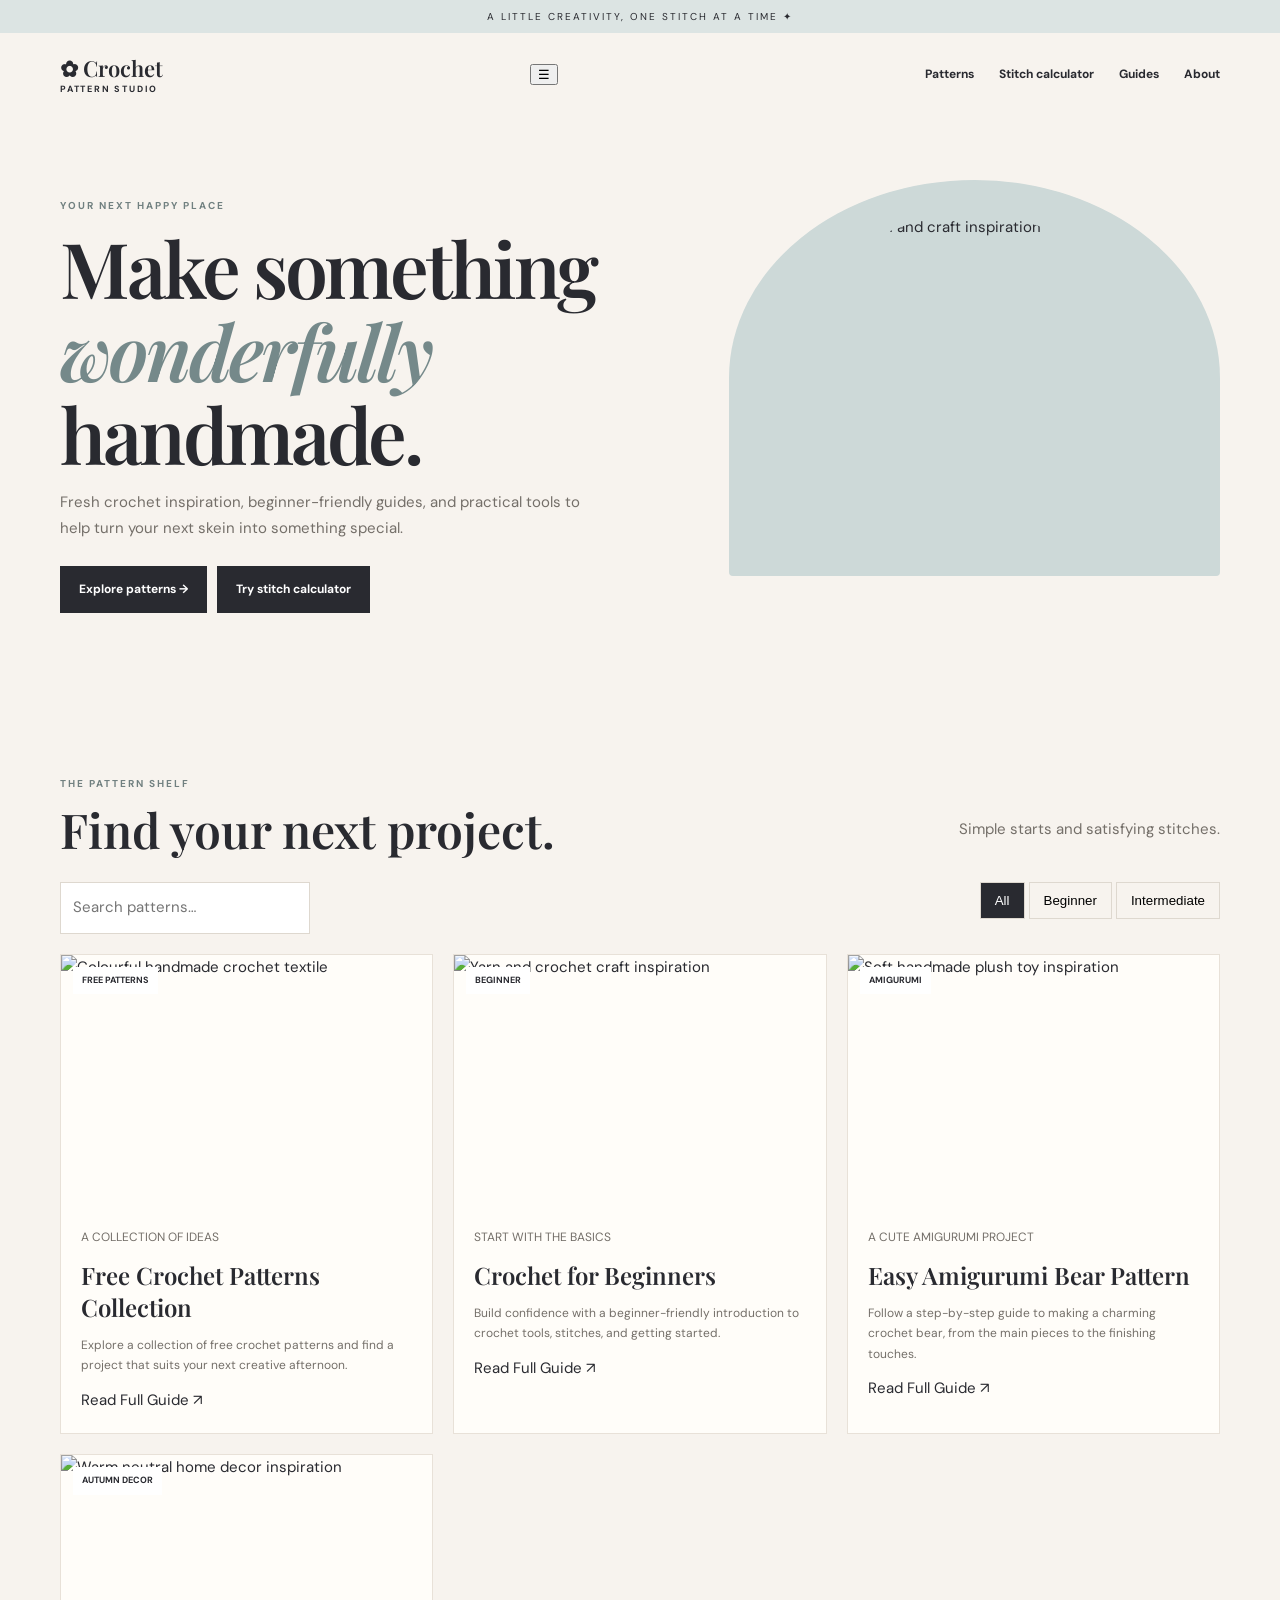
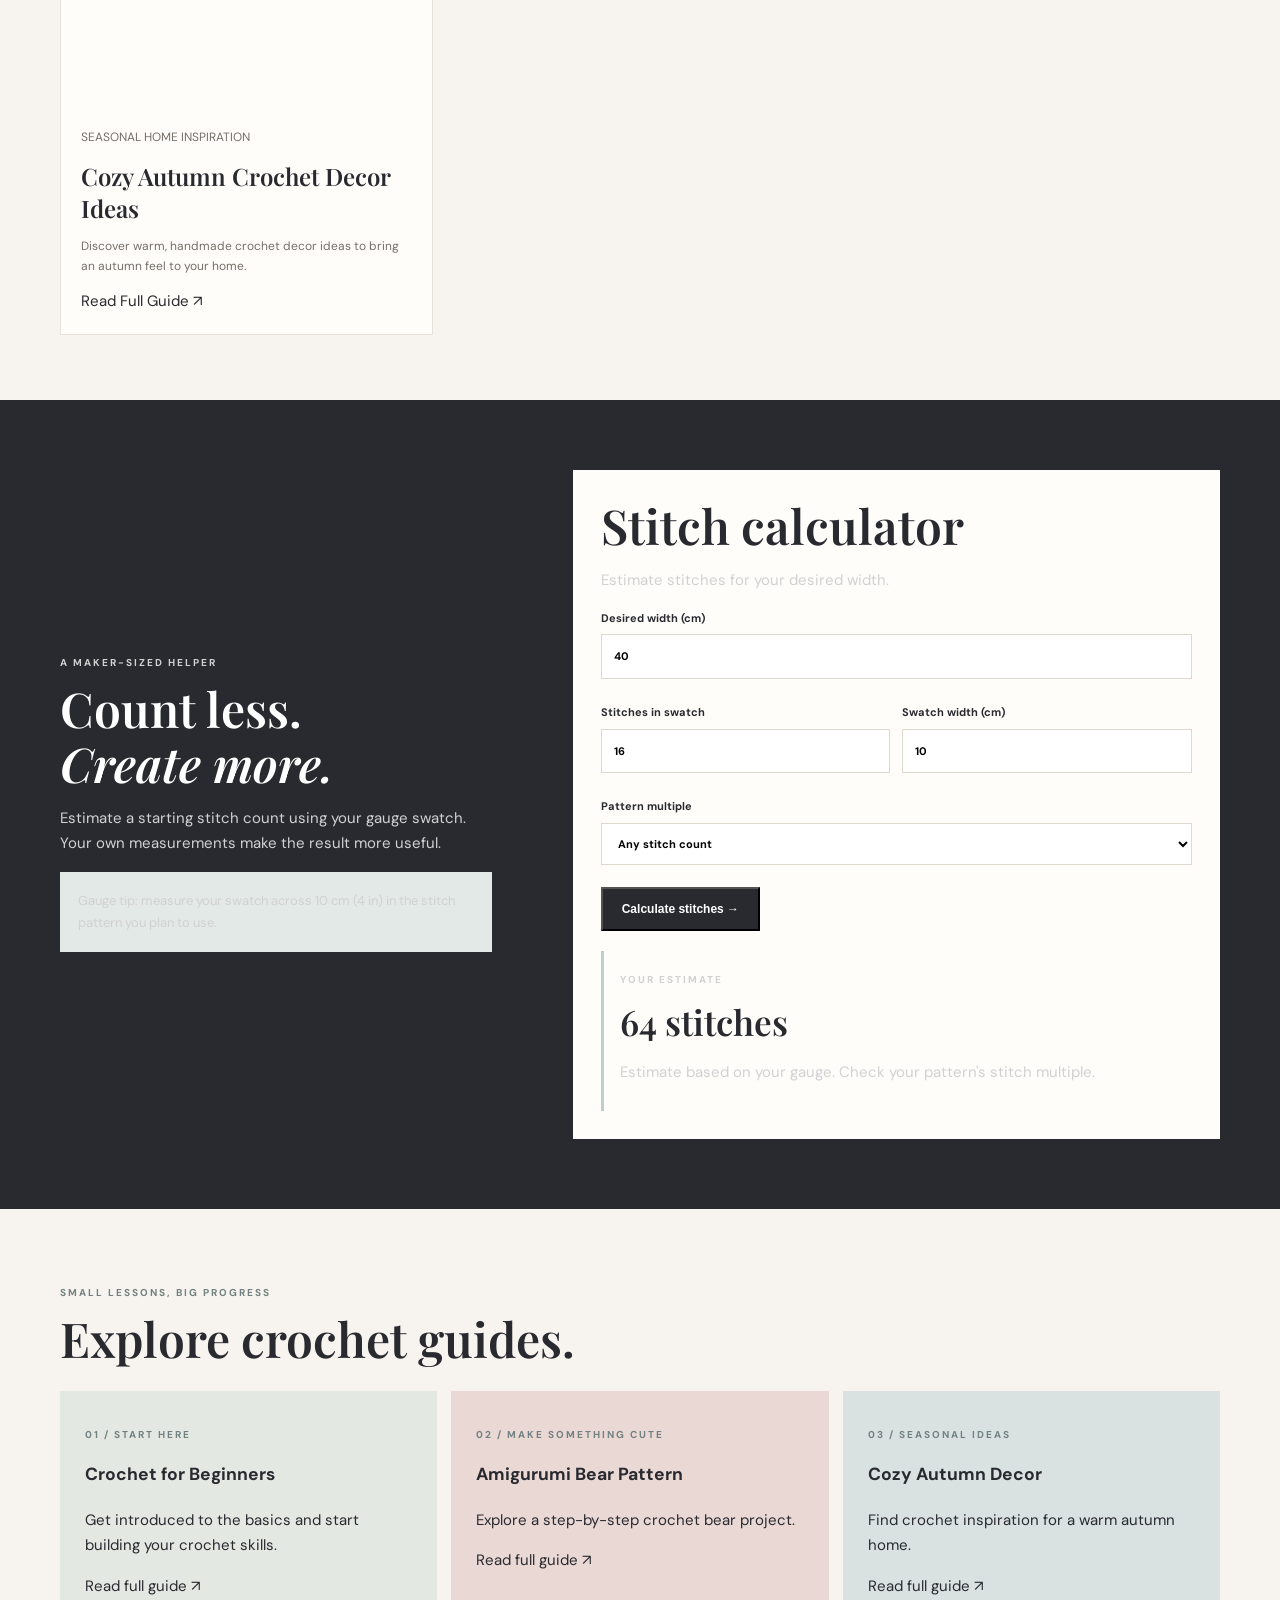
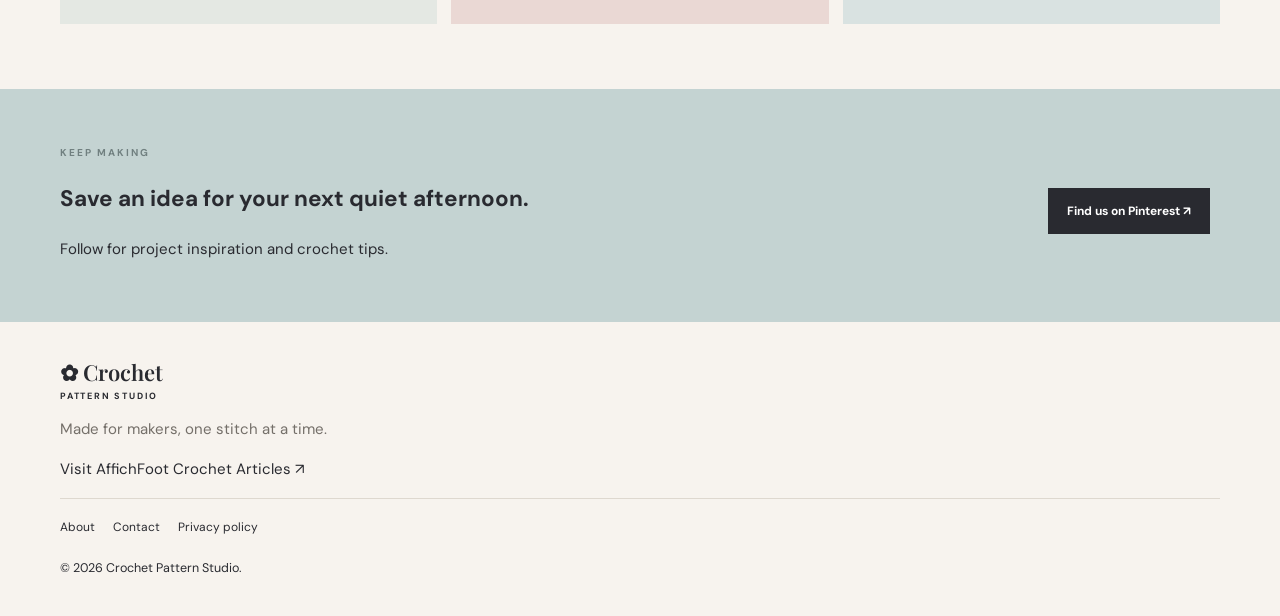
==== index.html @ f9c3f42a "Add files via upload" ====
<!doctype html><html lang="en"><head><meta charset="utf-8"><meta name="viewport" content="width=device-width,initial-scale=1"><title>Free Crochet Patterns & Tutorials | Crochet Pattern Studio</title><meta name="description" content="Explore crochet patterns, beginner tutorials, yarn tips, and a free stitch calculator."><link rel="canonical" href="https://snd3ndi-crypto.github.io/crochet-pattern-studio/"><meta property="og:title" content="Crochet Pattern Studio"><meta property="og:description" content="Free crochet inspiration, patterns, and a practical stitch calculator."><link rel="stylesheet" href="style.css"><script defer src="script.js"></script><script defer src="config.js"></script></head><body><div class="top">A LITTLE CREATIVITY, ONE STITCH AT A TIME ✦</div><header class="wrap nav"><a class="brand" href="index.html">✿ Crochet<small>PATTERN STUDIO</small></a><button id="menuToggle" aria-label="Menu">☰</button><nav class="navlinks" id="navlinks"><a href="#patterns">Patterns</a><a href="#calculator">Stitch calculator</a><a href="#guides">Guides</a><a href="about.html">About</a></nav></header><main><section class="wrap hero"><div><p class="eyebrow">YOUR NEXT HAPPY PLACE</p><h1>Make something <em>wonderfully</em> handmade.</h1><p class="muted">Fresh crochet inspiration, beginner-friendly guides, and practical tools to help turn your next skein into something special.</p><a class="button" href="#patterns">Explore patterns →</a><a class="button" href="#calculator">Try stitch calculator</a></div><div class="heroart"><img src="https://images.unsplash.com/photo-1604881988758-f76ad2f7aac1?auto=format&fit=crop&w=1100&q=85" alt="Handmade yarn and craft inspiration"></div></section><section class="wrap section" id="patterns"><div class="heading"><div><p class="eyebrow">THE PATTERN SHELF</p><h2>Find your next project.</h2></div><p class="muted">Simple starts and satisfying stitches.</p></div><div class="filters"><input id="search" type="search" placeholder="Search patterns…" aria-label="Search patterns"><div><button class="active" data-filter="all">All</button> <button data-filter="beginner">Beginner</button> <button data-filter="intermediate">Intermediate</button></div></div><div class="grid"><article class="card" data-level="beginner"><a href="https://www.affichfoot.com/2026/09/the-ultimate-collection-of-free-crochet.html" target="_blank" rel="noopener"><div class="cardimg"><img src="https://images.unsplash.com/photo-1610701596007-11502861dcfa?auto=format&fit=crop&w=900&q=80" alt="Colourful handmade crochet textile" loading="lazy"><span>FREE PATTERNS</span></div></a><div class="cardbody"><p>A COLLECTION OF IDEAS</p><h3><a href="https://www.affichfoot.com/2026/09/the-ultimate-collection-of-free-crochet.html" target="_blank" rel="noopener">Free Crochet Patterns Collection</a></h3><p>Explore a collection of free crochet patterns and find a project that suits your next creative afternoon.</p><a href="https://www.affichfoot.com/2026/09/the-ultimate-collection-of-free-crochet.html" target="_blank" rel="noopener">Read Full Guide ↗</a></div></article><article class="card" data-level="beginner"><a href="https://www.affichfoot.com/2026/09/the-ultimate-guide-to-crochet-for.html" target="_blank" rel="noopener"><div class="cardimg"><img src="https://images.unsplash.com/photo-1604881988758-f76ad2f7aac1?auto=format&fit=crop&w=900&q=80" alt="Yarn and crochet craft inspiration" loading="lazy"><span>BEGINNER</span></div></a><div class="cardbody"><p>START WITH THE BASICS</p><h3><a href="https://www.affichfoot.com/2026/09/the-ultimate-guide-to-crochet-for.html" target="_blank" rel="noopener">Crochet for Beginners</a></h3><p>Build confidence with a beginner-friendly introduction to crochet tools, stitches, and getting started.</p><a href="https://www.affichfoot.com/2026/09/the-ultimate-guide-to-crochet-for.html" target="_blank" rel="noopener">Read Full Guide ↗</a></div></article><article class="card" data-level="intermediate"><a href="https://www.affichfoot.com/2026/09/free-amigurumi-bear-pattern-easy-step.html" target="_blank" rel="noopener"><div class="cardimg"><img src="https://images.unsplash.com/photo-1599629954294-14df9ec8c6f7?auto=format&fit=crop&w=900&q=80" alt="Soft handmade plush toy inspiration" loading="lazy"><span>AMIGURUMI</span></div></a><div class="cardbody"><p>A CUTE AMIGURUMI PROJECT</p><h3><a href="https://www.affichfoot.com/2026/09/free-amigurumi-bear-pattern-easy-step.html" target="_blank" rel="noopener">Easy Amigurumi Bear Pattern</a></h3><p>Follow a step-by-step guide to making a charming crochet bear, from the main pieces to the finishing touches.</p><a href="https://www.affichfoot.com/2026/09/free-amigurumi-bear-pattern-easy-step.html" target="_blank" rel="noopener">Read Full Guide ↗</a></div></article><article class="card" data-level="beginner"><a href="https://www.affichfoot.com/2026/09/cozy-autumn-crochet-decor-ideas-how-to.html" target="_blank" rel="noopener"><div class="cardimg"><img src="https://images.unsplash.com/photo-1603006905003-be475563bc59?auto=format&fit=crop&w=900&q=80" alt="Warm neutral home decor inspiration" loading="lazy"><span>AUTUMN DECOR</span></div></a><div class="cardbody"><p>SEASONAL HOME INSPIRATION</p><h3><a href="https://www.affichfoot.com/2026/09/cozy-autumn-crochet-decor-ideas-how-to.html" target="_blank" rel="noopener">Cozy Autumn Crochet Decor Ideas</a></h3><p>Discover warm, handmade crochet decor ideas to bring an autumn feel to your home.</p><a href="https://www.affichfoot.com/2026/09/cozy-autumn-crochet-decor-ideas-how-to.html" target="_blank" rel="noopener">Read Full Guide ↗</a></div></article></div><p id="empty" hidden>No patterns match your search.</p></section><section class="calcband" id="calculator"><div class="wrap calc"><div><p class="eyebrow">A MAKER-SIZED HELPER</p><h2>Count less.<br><em>Create more.</em></h2><p>Estimate a starting stitch count using your gauge swatch. Your own measurements make the result more useful.</p><p class="note">Gauge tip: measure your swatch across 10 cm (4 in) in the stitch pattern you plan to use.</p></div><div class="panel"><h2>Stitch calculator</h2><p>Estimate stitches for your desired width.</p><form id="calcForm"><label>Desired width (cm)<input id="width" type="number" min="1" value="40" required></label><div class="pair"><label>Stitches in swatch<input id="stitches" type="number" min="1" value="16" required></label><label>Swatch width (cm)<input id="swatch" type="number" min="1" value="10" required></label></div><label>Pattern multiple<select id="multiple"><option value="1">Any stitch count</option><option value="2">Multiple of 2</option><option value="3">Multiple of 3</option><option value="4">Multiple of 4</option><option value="6">Multiple of 6</option><option value="8">Multiple of 8</option></select></label><button class="button" type="submit">Calculate stitches →</button></form><div class="result"><p class="eyebrow">YOUR ESTIMATE</p><strong id="answer">64 stitches</strong><p id="note">Estimate based on your gauge. Check your pattern's stitch multiple.</p></div></div></div></section><section class="wrap section" id="guides"><div class="heading"><div><p class="eyebrow">SMALL LESSONS, BIG PROGRESS</p><h2>Explore crochet guides.</h2></div></div><div class="guides">
<a class="guide" href="https://www.affichfoot.com/2026/09/the-ultimate-guide-to-crochet-for.html" target="_blank" rel="noopener"><p class="eyebrow">01 / START HERE</p><h3>Crochet for Beginners</h3><p>Get introduced to the basics and start building your crochet skills.</p>Read full guide ↗</a>
<a class="guide" href="https://www.affichfoot.com/2026/09/free-amigurumi-bear-pattern-easy-step.html" target="_blank" rel="noopener"><p class="eyebrow">02 / MAKE SOMETHING CUTE</p><h3>Amigurumi Bear Pattern</h3><p>Explore a step-by-step crochet bear project.</p>Read full guide ↗</a>
<a class="guide" href="https://www.affichfoot.com/2026/09/cozy-autumn-crochet-decor-ideas-how-to.html" target="_blank" rel="noopener"><p class="eyebrow">03 / SEASONAL IDEAS</p><h3>Cozy Autumn Decor</h3><p>Find crochet inspiration for a warm autumn home.</p>Read full guide ↗</a>
</div></section><section class="band"><div class="wrap bandinner"><div><p class="eyebrow">KEEP MAKING</p><h2>Save an idea for your next quiet afternoon.</h2><p>Follow for project inspiration and crochet tips.</p></div><a class="button" href="https://www.pinterest.com/FreeCrochetPatternsU/" target="_blank" rel="noopener">Find us on Pinterest ↗</a></div></section></main><footer class="wrap footer"><a class="brand" href="index.html">✿ Crochet<small>PATTERN STUDIO</small></a><p class="muted">Made for makers, one stitch at a time.</p><p><a href="https://www.affichfoot.com/" target="_blank" rel="noopener">Visit AffichFoot Crochet Articles ↗</a></p><div class="footerlinks"><a href="about.html">About</a><a href="contact.html">Contact</a><a href="privacy.html">Privacy policy</a></div><small>© <span id="year"></span> Crochet Pattern Studio.</small></footer></body></html>
---- style.css ----
@import url('https://fonts.googleapis.com/css2?family=DM+Sans:wght@400;600;700&family=Playfair+Display:ital,wght@0,500;0,600;1,500&display=swap');:root{--bg:#f7f3ee;--ink:#292a30;--muted:#746f69;--sage:#cdd9d8;--line:#ded8cf}*{box-sizing:border-box}body{margin:0;background:var(--bg);color:var(--ink);font:15px 'DM Sans',sans-serif;line-height:1.7}a{color:inherit;text-decoration:none}img{width:100%;height:100%;object-fit:cover;display:block}.wrap{width:min(1160px,calc(100% - 36px));margin:auto}.top{padding:8px;text-align:center;background:#dce4e3;font-size:10px;letter-spacing:.2em}.nav{display:flex;justify-content:space-between;align-items:center;padding:20px 0;gap:20px}.brand{font:600 22px 'Playfair Display',serif}.brand small{display:block;font:700 9px 'DM Sans';letter-spacing:.2em}.navlinks{display:flex;gap:25px;font-size:12px;font-weight:700}.hero{display:grid;grid-template-columns:1fr 1fr;gap:6%;align-items:center;padding:65px 0 80px}.eyebrow{font-size:10px;letter-spacing:.2em;font-weight:700;color:#718080}.hero h1,.content h1{font:600 clamp(45px,6vw,78px)/1.08 'Playfair Display',serif;letter-spacing:-.04em;margin:12px 0}.hero h1 em{color:#75898a}.muted{color:var(--muted)}.heroart{height:440px;position:relative}.heroart:before{content:'';position:absolute;inset:0 0 10% 10%;border-radius:50% 50% 4px 4px;background:var(--sage)}.heroart img{position:absolute;inset:8% 8% 0 17%;width:75%;height:88%;border-radius:50% 50% 4px 4px}.button{display:inline-block;background:#292a30;color:white;padding:13px 19px;font-size:12px;font-weight:700;margin:10px 10px 0 0}.section{padding:65px 0}.heading{display:flex;justify-content:space-between;align-items:end;gap:20px;margin-bottom:25px}.heading h2,.calc h2{font:600 clamp(32px,4vw,48px)/1.15 'Playfair Display',serif;margin:0}.grid{display:grid;grid-template-columns:repeat(3,1fr);gap:20px}.card{background:#fffdf9;border:1px solid #e8e1d8}.cardimg{height:240px;position:relative}.cardimg span{position:absolute;top:12px;left:12px;background:white;padding:6px 9px;font-size:9px;font-weight:700}.cardbody{padding:20px}.cardbody h3{font:600 24px 'Playfair Display',serif;margin:5px 0}.cardbody p{font-size:12px;color:var(--muted)}.filters{display:flex;gap:12px;justify-content:space-between;flex-wrap:wrap;margin:20px 0}.filters input,.calc input,.calc select{padding:12px;border:1px solid var(--line);font:inherit;background:white}.filters input{min-width:250px}.filters button{padding:10px 14px;border:1px solid var(--line);background:transparent;cursor:pointer}.filters button.active{background:#292a30;color:white}.calcband{background:#292a30;color:white;padding:70px 0}.calc{display:grid;grid-template-columns:.8fr 1.2fr;gap:7%;align-items:center}.calc p{color:#d1d1d3}.panel{background:#fffdf9;color:#292a30;padding:28px}.panel label{display:block;font-size:11px;font-weight:700;margin:12px 0}.panel input,.panel select{display:block;width:100%;margin-top:7px}.pair{display:grid;grid-template-columns:1fr 1fr;gap:12px}.result{border-left:3px solid #bdcecd;padding:10px 16px;margin-top:20px}.result strong{font:600 35px 'Playfair Display',serif}.guides{display:grid;grid-template-columns:repeat(3,1fr);gap:14px}.guide{background:#e4e8e3;padding:25px}.guide:nth-child(2){background:#ead8d4}.guide:nth-child(3){background:#d9e2e1}.band{background:#c4d3d2;padding:45px 0}.bandinner{display:flex;justify-content:space-between;align-items:center;gap:20px}.footer{padding:35px 0}.footerlinks{display:flex;gap:18px;padding:18px 0;border-top:1px solid var(--line);font-size:12px}.content{max-width:850px;margin:auto;padding:55px 0 90px}.content h1{font-size:clamp(40px,6vw,62px)}.content h2{font:600 30px 'Playfair Display',serif;margin-top:34px}.content p,.content li{color:#5e5a55}.content .lead{font-size:18px;color:#596b6c}.contentimg{height:320px;margin:25px 0}.note{padding:18px;background:#e3e9e6;font-size:13px}@media(max-width:760px){.hero,.calc{grid-template-columns:1fr}.hero{padding:40px 0}.heroart{height:300px}.grid,.guides{grid-template-columns:1fr 1fr}.navlinks{gap:12px;flex-wrap:wrap;justify-content:flex-end}.heading,.bandinner{display:block}.calc{gap:28px}.content{padding:40px 0}}@media(max-width:480px){.grid,.guides{grid-template-columns:1fr}.cardimg{height:250px}.nav{align-items:flex-start}.navlinks{max-width:180px}.pair{grid-template-columns:1fr}.hero h1{font-size:48px}}
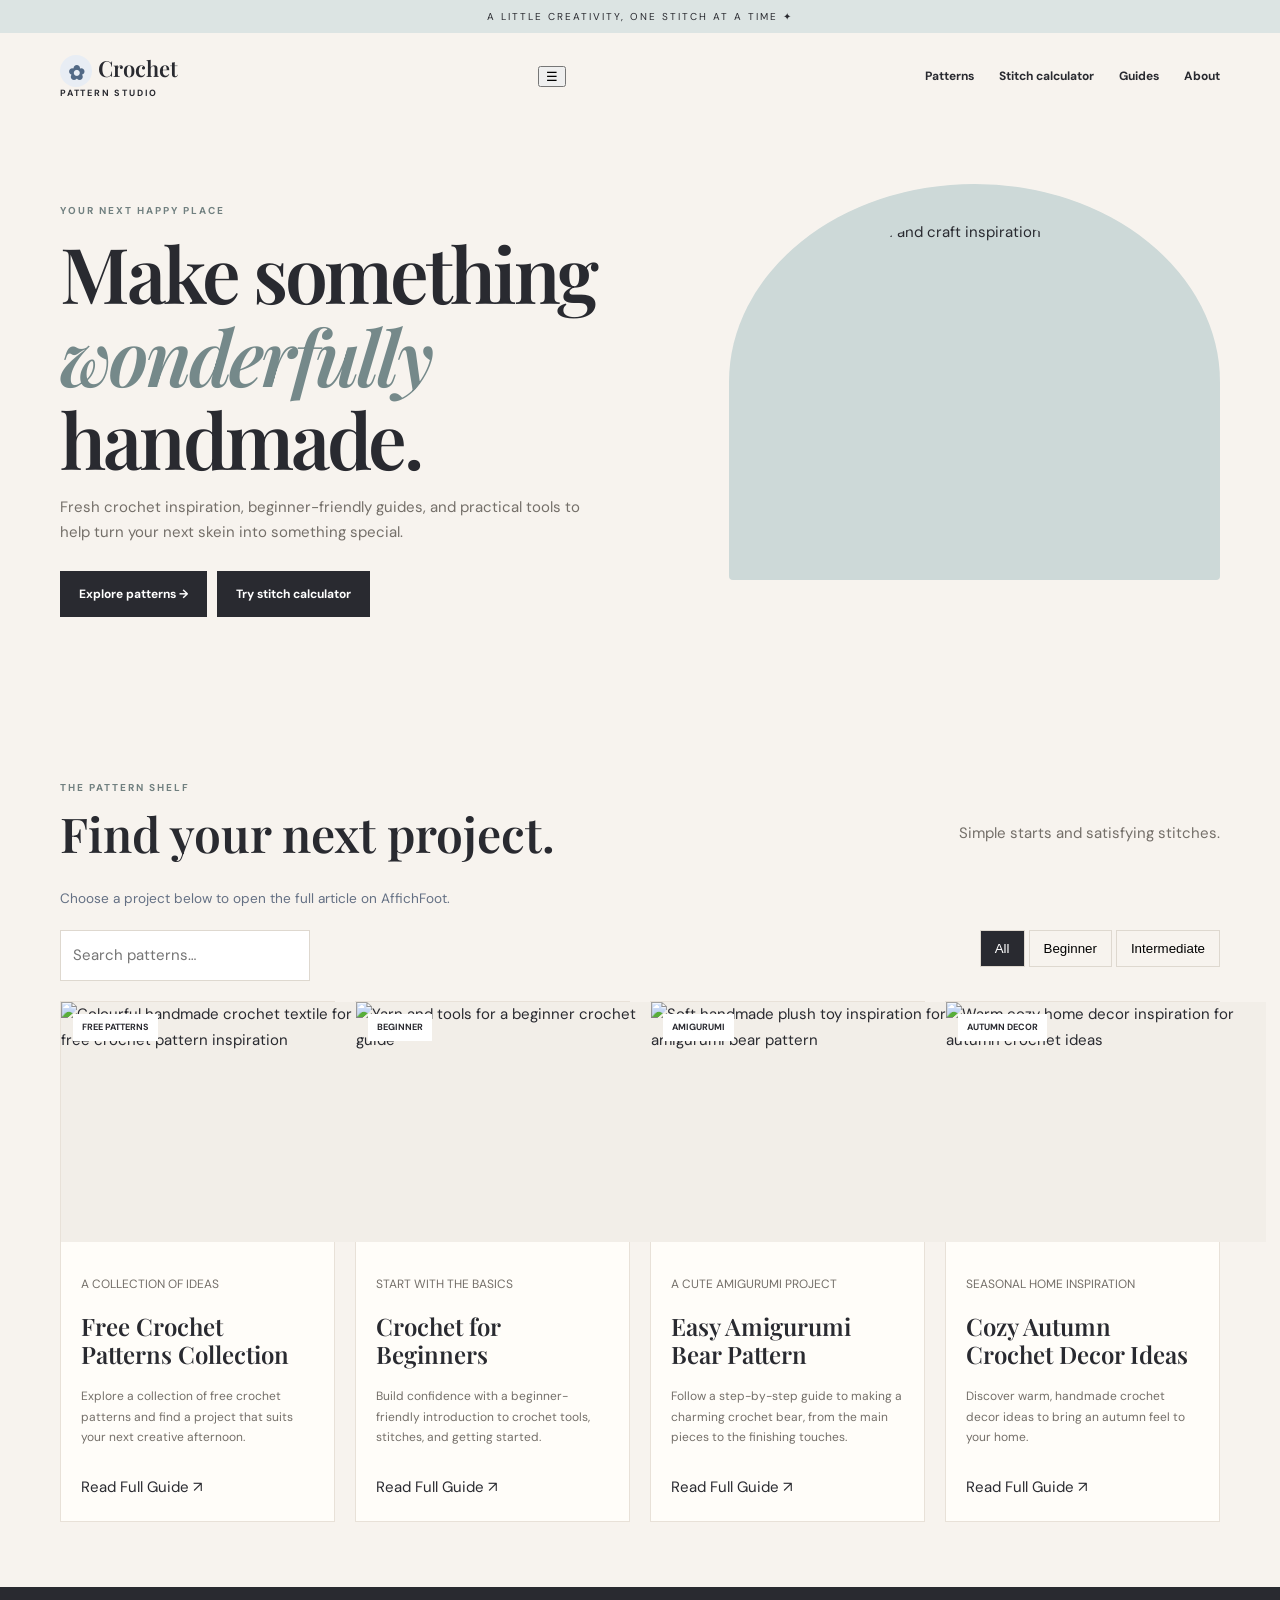
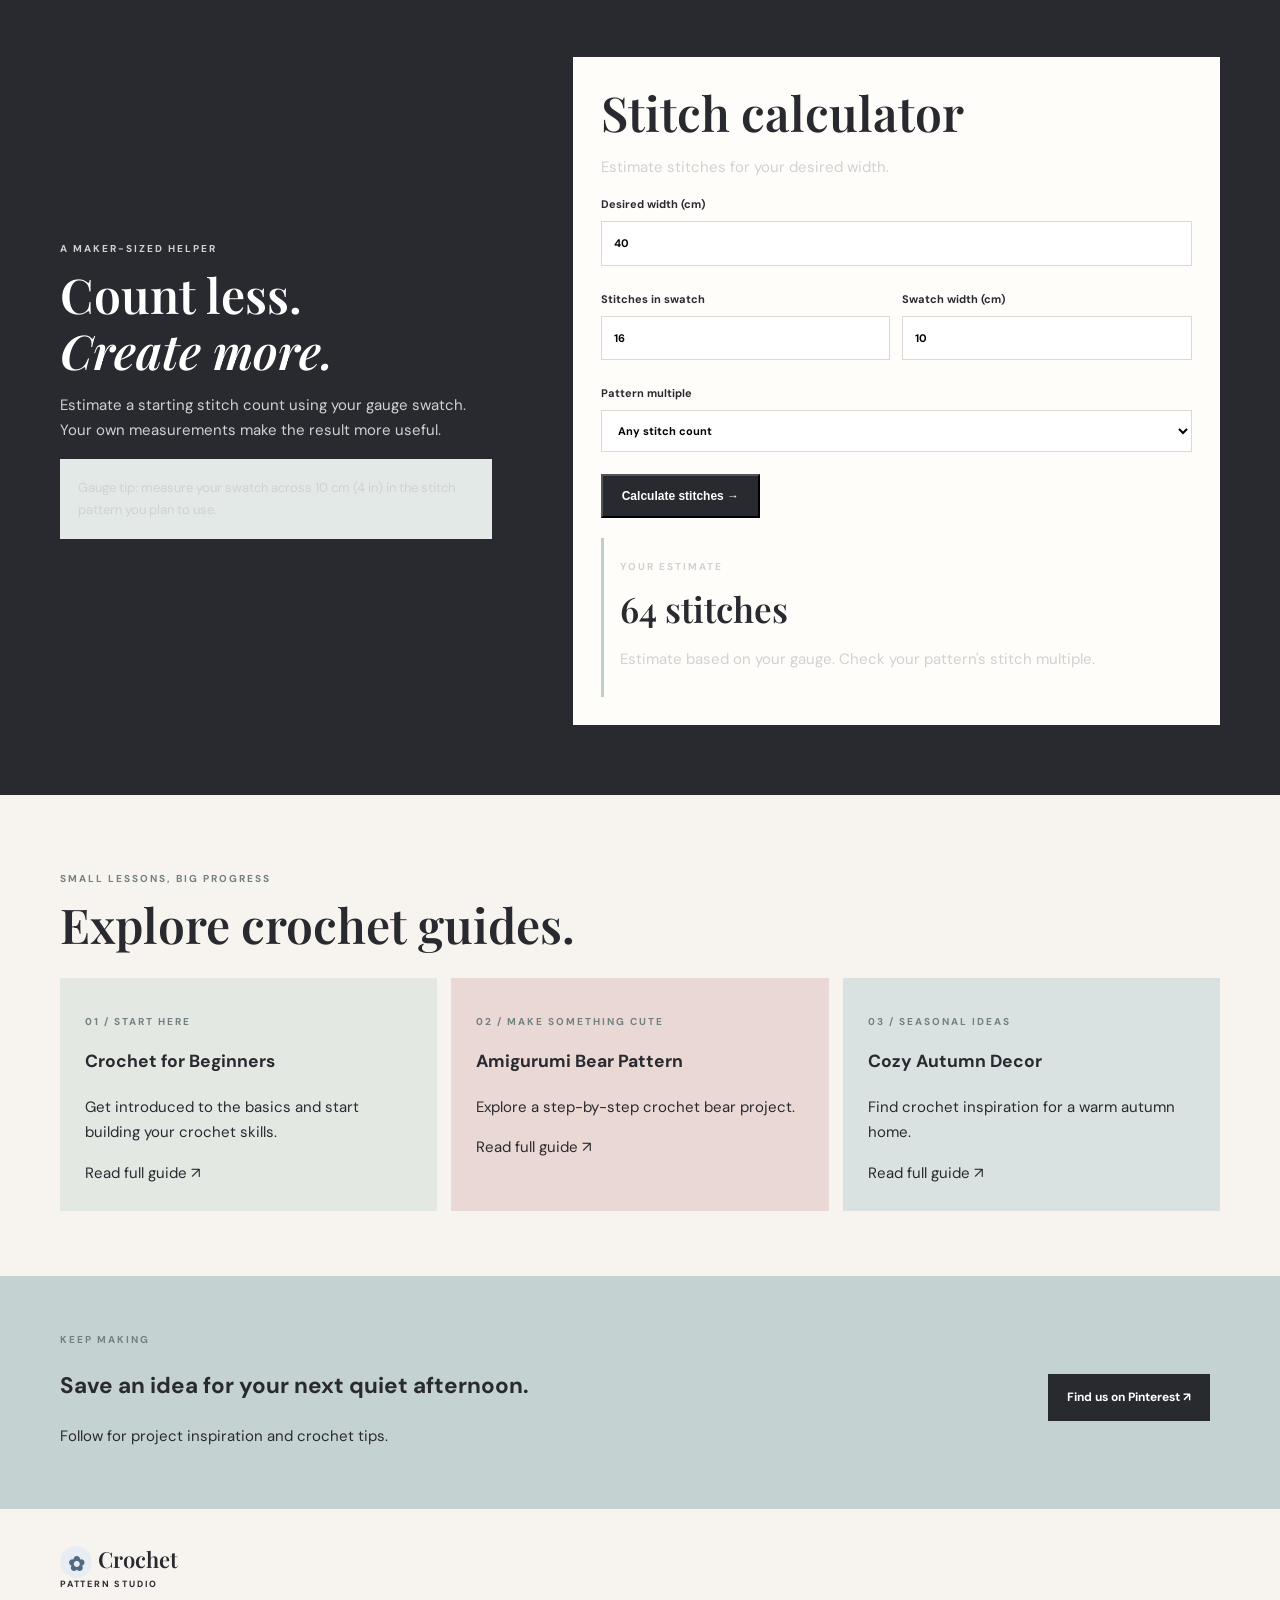
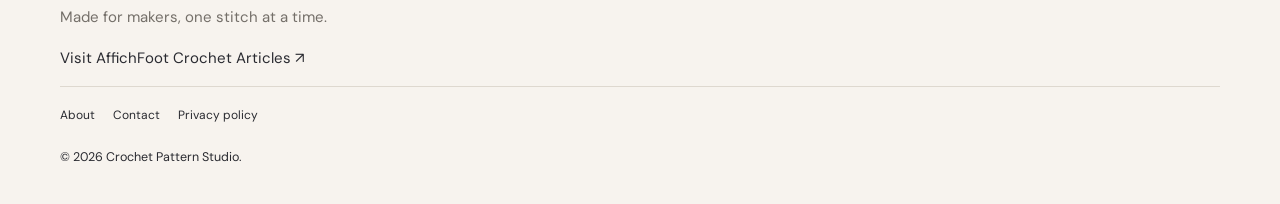
==== commit 362b0fb1: "Add files via upload" ====
--- a/index.html
+++ b/index.html
@@ -1,5 +1,6 @@
-<!doctype html><html lang="en"><head><meta charset="utf-8"><meta name="viewport" content="width=device-width,initial-scale=1"><title>Free Crochet Patterns & Tutorials | Crochet Pattern Studio</title><meta name="description" content="Explore crochet patterns, beginner tutorials, yarn tips, and a free stitch calculator."><link rel="canonical" href="https://snd3ndi-crypto.github.io/crochet-pattern-studio/"><meta property="og:title" content="Crochet Pattern Studio"><meta property="og:description" content="Free crochet inspiration, patterns, and a practical stitch calculator."><link rel="stylesheet" href="style.css"><script defer src="script.js"></script><script defer src="config.js"></script></head><body><div class="top">A LITTLE CREATIVITY, ONE STITCH AT A TIME ✦</div><header class="wrap nav"><a class="brand" href="index.html">✿ Crochet<small>PATTERN STUDIO</small></a><button id="menuToggle" aria-label="Menu">☰</button><nav class="navlinks" id="navlinks"><a href="#patterns">Patterns</a><a href="#calculator">Stitch calculator</a><a href="#guides">Guides</a><a href="about.html">About</a></nav></header><main><section class="wrap hero"><div><p class="eyebrow">YOUR NEXT HAPPY PLACE</p><h1>Make something <em>wonderfully</em> handmade.</h1><p class="muted">Fresh crochet inspiration, beginner-friendly guides, and practical tools to help turn your next skein into something special.</p><a class="button" href="#patterns">Explore patterns →</a><a class="button" href="#calculator">Try stitch calculator</a></div><div class="heroart"><img src="https://images.unsplash.com/photo-1604881988758-f76ad2f7aac1?auto=format&fit=crop&w=1100&q=85" alt="Handmade yarn and craft inspiration"></div></section><section class="wrap section" id="patterns"><div class="heading"><div><p class="eyebrow">THE PATTERN SHELF</p><h2>Find your next project.</h2></div><p class="muted">Simple starts and satisfying stitches.</p></div><div class="filters"><input id="search" type="search" placeholder="Search patterns…" aria-label="Search patterns"><div><button class="active" data-filter="all">All</button> <button data-filter="beginner">Beginner</button> <button data-filter="intermediate">Intermediate</button></div></div><div class="grid"><article class="card" data-level="beginner"><a href="https://www.affichfoot.com/2026/09/the-ultimate-collection-of-free-crochet.html" target="_blank" rel="noopener"><div class="cardimg"><img src="https://images.unsplash.com/photo-1610701596007-11502861dcfa?auto=format&fit=crop&w=900&q=80" alt="Colourful handmade crochet textile" loading="lazy"><span>FREE PATTERNS</span></div></a><div class="cardbody"><p>A COLLECTION OF IDEAS</p><h3><a href="https://www.affichfoot.com/2026/09/the-ultimate-collection-of-free-crochet.html" target="_blank" rel="noopener">Free Crochet Patterns Collection</a></h3><p>Explore a collection of free crochet patterns and find a project that suits your next creative afternoon.</p><a href="https://www.affichfoot.com/2026/09/the-ultimate-collection-of-free-crochet.html" target="_blank" rel="noopener">Read Full Guide ↗</a></div></article><article class="card" data-level="beginner"><a href="https://www.affichfoot.com/2026/09/the-ultimate-guide-to-crochet-for.html" target="_blank" rel="noopener"><div class="cardimg"><img src="https://images.unsplash.com/photo-1604881988758-f76ad2f7aac1?auto=format&fit=crop&w=900&q=80" alt="Yarn and crochet craft inspiration" loading="lazy"><span>BEGINNER</span></div></a><div class="cardbody"><p>START WITH THE BASICS</p><h3><a href="https://www.affichfoot.com/2026/09/the-ultimate-guide-to-crochet-for.html" target="_blank" rel="noopener">Crochet for Beginners</a></h3><p>Build confidence with a beginner-friendly introduction to crochet tools, stitches, and getting started.</p><a href="https://www.affichfoot.com/2026/09/the-ultimate-guide-to-crochet-for.html" target="_blank" rel="noopener">Read Full Guide ↗</a></div></article><article class="card" data-level="intermediate"><a href="https://www.affichfoot.com/2026/09/free-amigurumi-bear-pattern-easy-step.html" target="_blank" rel="noopener"><div class="cardimg"><img src="https://images.unsplash.com/photo-1599629954294-14df9ec8c6f7?auto=format&fit=crop&w=900&q=80" alt="Soft handmade plush toy inspiration" loading="lazy"><span>AMIGURUMI</span></div></a><div class="cardbody"><p>A CUTE AMIGURUMI PROJECT</p><h3><a href="https://www.affichfoot.com/2026/09/free-amigurumi-bear-pattern-easy-step.html" target="_blank" rel="noopener">Easy Amigurumi Bear Pattern</a></h3><p>Follow a step-by-step guide to making a charming crochet bear, from the main pieces to the finishing touches.</p><a href="https://www.affichfoot.com/2026/09/free-amigurumi-bear-pattern-easy-step.html" target="_blank" rel="noopener">Read Full Guide ↗</a></div></article><article class="card" data-level="beginner"><a href="https://www.affichfoot.com/2026/09/cozy-autumn-crochet-decor-ideas-how-to.html" target="_blank" rel="noopener"><div class="cardimg"><img src="https://images.unsplash.com/photo-1603006905003-be475563bc59?auto=format&fit=crop&w=900&q=80" alt="Warm neutral home decor inspiration" loading="lazy"><span>AUTUMN DECOR</span></div></a><div class="cardbody"><p>SEASONAL HOME INSPIRATION</p><h3><a href="https://www.affichfoot.com/2026/09/cozy-autumn-crochet-decor-ideas-how-to.html" target="_blank" rel="noopener">Cozy Autumn Crochet Decor Ideas</a></h3><p>Discover warm, handmade crochet decor ideas to bring an autumn feel to your home.</p><a href="https://www.affichfoot.com/2026/09/cozy-autumn-crochet-decor-ideas-how-to.html" target="_blank" rel="noopener">Read Full Guide ↗</a></div></article></div><p id="empty" hidden>No patterns match your search.</p></section><section class="calcband" id="calculator"><div class="wrap calc"><div><p class="eyebrow">A MAKER-SIZED HELPER</p><h2>Count less.<br><em>Create more.</em></h2><p>Estimate a starting stitch count using your gauge swatch. Your own measurements make the result more useful.</p><p class="note">Gauge tip: measure your swatch across 10 cm (4 in) in the stitch pattern you plan to use.</p></div><div class="panel"><h2>Stitch calculator</h2><p>Estimate stitches for your desired width.</p><form id="calcForm"><label>Desired width (cm)<input id="width" type="number" min="1" value="40" required></label><div class="pair"><label>Stitches in swatch<input id="stitches" type="number" min="1" value="16" required></label><label>Swatch width (cm)<input id="swatch" type="number" min="1" value="10" required></label></div><label>Pattern multiple<select id="multiple"><option value="1">Any stitch count</option><option value="2">Multiple of 2</option><option value="3">Multiple of 3</option><option value="4">Multiple of 4</option><option value="6">Multiple of 6</option><option value="8">Multiple of 8</option></select></label><button class="button" type="submit">Calculate stitches →</button></form><div class="result"><p class="eyebrow">YOUR ESTIMATE</p><strong id="answer">64 stitches</strong><p id="note">Estimate based on your gauge. Check your pattern's stitch multiple.</p></div></div></div></section><section class="wrap section" id="guides"><div class="heading"><div><p class="eyebrow">SMALL LESSONS, BIG PROGRESS</p><h2>Explore crochet guides.</h2></div></div><div class="guides">
+<!doctype html><html lang="en"><head><meta charset="utf-8"><meta name="viewport" content="width=device-width,initial-scale=1"><title>Free Crochet Patterns & Tutorials | Crochet Pattern Studio</title><meta name="description" content="Explore crochet patterns, beginner tutorials, yarn tips, and a free stitch calculator."><link rel="canonical" href="https://snd3ndi-crypto.github.io/crochet-pattern-studio/"><meta property="og:title" content="Crochet Pattern Studio"><meta property="og:description" content="Free crochet inspiration, patterns, and a practical stitch calculator."><link rel="stylesheet" href="style.css"><script defer src="script.js"></script><script defer src="config.js"></script><link rel="icon" href="data:image/svg+xml,%3Csvg xmlns=%22http://www.w3.org/2000/svg%22 viewBox=%220 0 100 100%22%3E%3Ctext y=%22.9em%22 font-size=%2290%22%3E%E2%9C%BF%3C/text%3E%3C/svg%3E">
+</head><body><div class="top">A LITTLE CREATIVITY, ONE STITCH AT A TIME ✦</div><header class="wrap nav"><a class="brand" href="index.html"><span class="brand-mark" aria-hidden="true">✿</span>Crochet<small>PATTERN STUDIO</small></a><button id="menuToggle" aria-label="Menu">☰</button><nav class="navlinks" id="navlinks"><a href="#patterns">Patterns</a><a href="#calculator">Stitch calculator</a><a href="#guides">Guides</a><a href="about.html">About</a></nav></header><main><section class="wrap hero"><div><p class="eyebrow">YOUR NEXT HAPPY PLACE</p><h1>Make something <em>wonderfully</em> handmade.</h1><p class="muted">Fresh crochet inspiration, beginner-friendly guides, and practical tools to help turn your next skein into something special.</p><a class="button" href="#patterns">Explore patterns →</a><a class="button" href="#calculator">Try stitch calculator</a></div><div class="heroart"><img src="https://images.unsplash.com/photo-1604881988758-f76ad2f7aac1?auto=format&fit=crop&w=1100&q=85" alt="Handmade yarn and craft inspiration"></div></section><section class="wrap section" id="patterns"><div class="heading"><div><p class="eyebrow">THE PATTERN SHELF</p><h2>Find your next project.</h2></div><p class="muted">Simple starts and satisfying stitches.</p></div><p class="site-note">Choose a project below to open the full article on AffichFoot.</p><div class="filters"><input id="search" type="search" placeholder="Search patterns…" aria-label="Search patterns"><div><button class="active" data-filter="all">All</button> <button data-filter="beginner">Beginner</button> <button data-filter="intermediate">Intermediate</button></div></div><div class="grid"><article class="card" data-level="beginner"><a href="https://www.affichfoot.com/2026/09/the-ultimate-collection-of-free-crochet.html" target="_blank" rel="noopener"><div class="cardimg"><img src="https://images.unsplash.com/photo-1610701596007-11502861dcfa?auto=format&fit=crop&w=900&q=80" alt="Colourful handmade crochet textile for free crochet pattern inspiration" loading="lazy" decoding="async"><span>FREE PATTERNS</span></div></a><div class="cardbody"><p>A COLLECTION OF IDEAS</p><h3><a href="https://www.affichfoot.com/2026/09/the-ultimate-collection-of-free-crochet.html" target="_blank" rel="noopener">Free Crochet Patterns Collection</a></h3><p>Explore a collection of free crochet patterns and find a project that suits your next creative afternoon.</p><a href="https://www.affichfoot.com/2026/09/the-ultimate-collection-of-free-crochet.html" target="_blank" rel="noopener">Read Full Guide ↗</a></div></article><article class="card" data-level="beginner"><a href="https://www.affichfoot.com/2026/09/the-ultimate-guide-to-crochet-for.html" target="_blank" rel="noopener"><div class="cardimg"><img src="https://images.unsplash.com/photo-1604881988758-f76ad2f7aac1?auto=format&fit=crop&w=900&q=80" alt="Yarn and tools for a beginner crochet guide" loading="lazy" decoding="async"><span>BEGINNER</span></div></a><div class="cardbody"><p>START WITH THE BASICS</p><h3><a href="https://www.affichfoot.com/2026/09/the-ultimate-guide-to-crochet-for.html" target="_blank" rel="noopener">Crochet for Beginners</a></h3><p>Build confidence with a beginner-friendly introduction to crochet tools, stitches, and getting started.</p><a href="https://www.affichfoot.com/2026/09/the-ultimate-guide-to-crochet-for.html" target="_blank" rel="noopener">Read Full Guide ↗</a></div></article><article class="card" data-level="intermediate"><a href="https://www.affichfoot.com/2026/09/free-amigurumi-bear-pattern-easy-step.html" target="_blank" rel="noopener"><div class="cardimg"><img src="https://images.unsplash.com/photo-1599629954294-14df9ec8c6f7?auto=format&fit=crop&w=900&q=80" alt="Soft handmade plush toy inspiration for an amigurumi bear pattern" loading="lazy" decoding="async"><span>AMIGURUMI</span></div></a><div class="cardbody"><p>A CUTE AMIGURUMI PROJECT</p><h3><a href="https://www.affichfoot.com/2026/09/free-amigurumi-bear-pattern-easy-step.html" target="_blank" rel="noopener">Easy Amigurumi Bear Pattern</a></h3><p>Follow a step-by-step guide to making a charming crochet bear, from the main pieces to the finishing touches.</p><a href="https://www.affichfoot.com/2026/09/free-amigurumi-bear-pattern-easy-step.html" target="_blank" rel="noopener">Read Full Guide ↗</a></div></article><article class="card" data-level="beginner"><a href="https://www.affichfoot.com/2026/09/cozy-autumn-crochet-decor-ideas-how-to.html" target="_blank" rel="noopener"><div class="cardimg"><img src="https://images.unsplash.com/photo-1603006905003-be475563bc59?auto=format&fit=crop&w=900&q=80" alt="Warm cozy home decor inspiration for autumn crochet ideas" loading="lazy" decoding="async"><span>AUTUMN DECOR</span></div></a><div class="cardbody"><p>SEASONAL HOME INSPIRATION</p><h3><a href="https://www.affichfoot.com/2026/09/cozy-autumn-crochet-decor-ideas-how-to.html" target="_blank" rel="noopener">Cozy Autumn Crochet Decor Ideas</a></h3><p>Discover warm, handmade crochet decor ideas to bring an autumn feel to your home.</p><a href="https://www.affichfoot.com/2026/09/cozy-autumn-crochet-decor-ideas-how-to.html" target="_blank" rel="noopener">Read Full Guide ↗</a></div></article></div><p id="empty" hidden>No patterns match your search.</p></section><section class="calcband" id="calculator"><div class="wrap calc"><div><p class="eyebrow">A MAKER-SIZED HELPER</p><h2>Count less.<br><em>Create more.</em></h2><p>Estimate a starting stitch count using your gauge swatch. Your own measurements make the result more useful.</p><p class="note">Gauge tip: measure your swatch across 10 cm (4 in) in the stitch pattern you plan to use.</p></div><div class="panel"><h2>Stitch calculator</h2><p>Estimate stitches for your desired width.</p><form id="calcForm"><label>Desired width (cm)<input id="width" type="number" min="1" value="40" required></label><div class="pair"><label>Stitches in swatch<input id="stitches" type="number" min="1" value="16" required></label><label>Swatch width (cm)<input id="swatch" type="number" min="1" value="10" required></label></div><label>Pattern multiple<select id="multiple"><option value="1">Any stitch count</option><option value="2">Multiple of 2</option><option value="3">Multiple of 3</option><option value="4">Multiple of 4</option><option value="6">Multiple of 6</option><option value="8">Multiple of 8</option></select></label><button class="button" type="submit">Calculate stitches →</button></form><div class="result"><p class="eyebrow">YOUR ESTIMATE</p><strong id="answer">64 stitches</strong><p id="note">Estimate based on your gauge. Check your pattern's stitch multiple.</p></div></div></div></section><section class="wrap section" id="guides"><div class="heading"><div><p class="eyebrow">SMALL LESSONS, BIG PROGRESS</p><h2>Explore crochet guides.</h2></div></div><div class="guides">
 <a class="guide" href="https://www.affichfoot.com/2026/09/the-ultimate-guide-to-crochet-for.html" target="_blank" rel="noopener"><p class="eyebrow">01 / START HERE</p><h3>Crochet for Beginners</h3><p>Get introduced to the basics and start building your crochet skills.</p>Read full guide ↗</a>
 <a class="guide" href="https://www.affichfoot.com/2026/09/free-amigurumi-bear-pattern-easy-step.html" target="_blank" rel="noopener"><p class="eyebrow">02 / MAKE SOMETHING CUTE</p><h3>Amigurumi Bear Pattern</h3><p>Explore a step-by-step crochet bear project.</p>Read full guide ↗</a>
 <a class="guide" href="https://www.affichfoot.com/2026/09/cozy-autumn-crochet-decor-ideas-how-to.html" target="_blank" rel="noopener"><p class="eyebrow">03 / SEASONAL IDEAS</p><h3>Cozy Autumn Decor</h3><p>Find crochet inspiration for a warm autumn home.</p>Read full guide ↗</a>
-</div></section><section class="band"><div class="wrap bandinner"><div><p class="eyebrow">KEEP MAKING</p><h2>Save an idea for your next quiet afternoon.</h2><p>Follow for project inspiration and crochet tips.</p></div><a class="button" href="https://www.pinterest.com/FreeCrochetPatternsU/" target="_blank" rel="noopener">Find us on Pinterest ↗</a></div></section></main><footer class="wrap footer"><a class="brand" href="index.html">✿ Crochet<small>PATTERN STUDIO</small></a><p class="muted">Made for makers, one stitch at a time.</p><p><a href="https://www.affichfoot.com/" target="_blank" rel="noopener">Visit AffichFoot Crochet Articles ↗</a></p><div class="footerlinks"><a href="about.html">About</a><a href="contact.html">Contact</a><a href="privacy.html">Privacy policy</a></div><small>© <span id="year"></span> Crochet Pattern Studio.</small></footer></body></html>+</div></section><section class="band"><div class="wrap bandinner"><div><p class="eyebrow">KEEP MAKING</p><h2>Save an idea for your next quiet afternoon.</h2><p>Follow for project inspiration and crochet tips.</p></div><a class="button" href="https://www.pinterest.com/FreeCrochetPatternsU/" target="_blank" rel="noopener">Find us on Pinterest ↗</a></div></section></main><footer class="wrap footer"><a class="brand" href="index.html"><span class="brand-mark" aria-hidden="true">✿</span>Crochet<small>PATTERN STUDIO</small></a><p class="muted">Made for makers, one stitch at a time.</p><p><a href="https://www.affichfoot.com/" target="_blank" rel="noopener">Visit AffichFoot Crochet Articles ↗</a></p><div class="footerlinks"><a href="about.html">About</a><a href="contact.html">Contact</a><a href="privacy.html">Privacy policy</a></div><small>© <span id="year"></span> Crochet Pattern Studio.</small></footer></body></html>
--- a/style.css
+++ b/style.css
@@ -1 +1,58 @@
-@import url('https://fonts.googleapis.com/css2?family=DM+Sans:wght@400;600;700&family=Playfair+Display:ital,wght@0,500;0,600;1,500&display=swap');:root{--bg:#f7f3ee;--ink:#292a30;--muted:#746f69;--sage:#cdd9d8;--line:#ded8cf}*{box-sizing:border-box}body{margin:0;background:var(--bg);color:var(--ink);font:15px 'DM Sans',sans-serif;line-height:1.7}a{color:inherit;text-decoration:none}img{width:100%;height:100%;object-fit:cover;display:block}.wrap{width:min(1160px,calc(100% - 36px));margin:auto}.top{padding:8px;text-align:center;background:#dce4e3;font-size:10px;letter-spacing:.2em}.nav{display:flex;justify-content:space-between;align-items:center;padding:20px 0;gap:20px}.brand{font:600 22px 'Playfair Display',serif}.brand small{display:block;font:700 9px 'DM Sans';letter-spacing:.2em}.navlinks{display:flex;gap:25px;font-size:12px;font-weight:700}.hero{display:grid;grid-template-columns:1fr 1fr;gap:6%;align-items:center;padding:65px 0 80px}.eyebrow{font-size:10px;letter-spacing:.2em;font-weight:700;color:#718080}.hero h1,.content h1{font:600 clamp(45px,6vw,78px)/1.08 'Playfair Display',serif;letter-spacing:-.04em;margin:12px 0}.hero h1 em{color:#75898a}.muted{color:var(--muted)}.heroart{height:440px;position:relative}.heroart:before{content:'';position:absolute;inset:0 0 10% 10%;border-radius:50% 50% 4px 4px;background:var(--sage)}.heroart img{position:absolute;inset:8% 8% 0 17%;width:75%;height:88%;border-radius:50% 50% 4px 4px}.button{display:inline-block;background:#292a30;color:white;padding:13px 19px;font-size:12px;font-weight:700;margin:10px 10px 0 0}.section{padding:65px 0}.heading{display:flex;justify-content:space-between;align-items:end;gap:20px;margin-bottom:25px}.heading h2,.calc h2{font:600 clamp(32px,4vw,48px)/1.15 'Playfair Display',serif;margin:0}.grid{display:grid;grid-template-columns:repeat(3,1fr);gap:20px}.card{background:#fffdf9;border:1px solid #e8e1d8}.cardimg{height:240px;position:relative}.cardimg span{position:absolute;top:12px;left:12px;background:white;padding:6px 9px;font-size:9px;font-weight:700}.cardbody{padding:20px}.cardbody h3{font:600 24px 'Playfair Display',serif;margin:5px 0}.cardbody p{font-size:12px;color:var(--muted)}.filters{display:flex;gap:12px;justify-content:space-between;flex-wrap:wrap;margin:20px 0}.filters input,.calc input,.calc select{padding:12px;border:1px solid var(--line);font:inherit;background:white}.filters input{min-width:250px}.filters button{padding:10px 14px;border:1px solid var(--line);background:transparent;cursor:pointer}.filters button.active{background:#292a30;color:white}.calcband{background:#292a30;color:white;padding:70px 0}.calc{display:grid;grid-template-columns:.8fr 1.2fr;gap:7%;align-items:center}.calc p{color:#d1d1d3}.panel{background:#fffdf9;color:#292a30;padding:28px}.panel label{display:block;font-size:11px;font-weight:700;margin:12px 0}.panel input,.panel select{display:block;width:100%;margin-top:7px}.pair{display:grid;grid-template-columns:1fr 1fr;gap:12px}.result{border-left:3px solid #bdcecd;padding:10px 16px;margin-top:20px}.result strong{font:600 35px 'Playfair Display',serif}.guides{display:grid;grid-template-columns:repeat(3,1fr);gap:14px}.guide{background:#e4e8e3;padding:25px}.guide:nth-child(2){background:#ead8d4}.guide:nth-child(3){background:#d9e2e1}.band{background:#c4d3d2;padding:45px 0}.bandinner{display:flex;justify-content:space-between;align-items:center;gap:20px}.footer{padding:35px 0}.footerlinks{display:flex;gap:18px;padding:18px 0;border-top:1px solid var(--line);font-size:12px}.content{max-width:850px;margin:auto;padding:55px 0 90px}.content h1{font-size:clamp(40px,6vw,62px)}.content h2{font:600 30px 'Playfair Display',serif;margin-top:34px}.content p,.content li{color:#5e5a55}.content .lead{font-size:18px;color:#596b6c}.contentimg{height:320px;margin:25px 0}.note{padding:18px;background:#e3e9e6;font-size:13px}@media(max-width:760px){.hero,.calc{grid-template-columns:1fr}.hero{padding:40px 0}.heroart{height:300px}.grid,.guides{grid-template-columns:1fr 1fr}.navlinks{gap:12px;flex-wrap:wrap;justify-content:flex-end}.heading,.bandinner{display:block}.calc{gap:28px}.content{padding:40px 0}}@media(max-width:480px){.grid,.guides{grid-template-columns:1fr}.cardimg{height:250px}.nav{align-items:flex-start}.navlinks{max-width:180px}.pair{grid-template-columns:1fr}.hero h1{font-size:48px}}+@import url('https://fonts.googleapis.com/css2?family=DM+Sans:wght@400;600;700&family=Playfair+Display:ital,wght@0,500;0,600;1,500&display=swap');:root{--bg:#f7f3ee;--ink:#292a30;--muted:#746f69;--sage:#cdd9d8;--line:#ded8cf}*{box-sizing:border-box}body{margin:0;background:var(--bg);color:var(--ink);font:15px 'DM Sans',sans-serif;line-height:1.7}a{color:inherit;text-decoration:none}img{width:100%;height:100%;object-fit:cover;display:block}.wrap{width:min(1160px,calc(100% - 36px));margin:auto}.top{padding:8px;text-align:center;background:#dce4e3;font-size:10px;letter-spacing:.2em}.nav{display:flex;justify-content:space-between;align-items:center;padding:20px 0;gap:20px}.brand{font:600 22px 'Playfair Display',serif}.brand small{display:block;font:700 9px 'DM Sans';letter-spacing:.2em}.navlinks{display:flex;gap:25px;font-size:12px;font-weight:700}.hero{display:grid;grid-template-columns:1fr 1fr;gap:6%;align-items:center;padding:65px 0 80px}.eyebrow{font-size:10px;letter-spacing:.2em;font-weight:700;color:#718080}.hero h1,.content h1{font:600 clamp(45px,6vw,78px)/1.08 'Playfair Display',serif;letter-spacing:-.04em;margin:12px 0}.hero h1 em{color:#75898a}.muted{color:var(--muted)}.heroart{height:440px;position:relative}.heroart:before{content:'';position:absolute;inset:0 0 10% 10%;border-radius:50% 50% 4px 4px;background:var(--sage)}.heroart img{position:absolute;inset:8% 8% 0 17%;width:75%;height:88%;border-radius:50% 50% 4px 4px}.button{display:inline-block;background:#292a30;color:white;padding:13px 19px;font-size:12px;font-weight:700;margin:10px 10px 0 0}.section{padding:65px 0}.heading{display:flex;justify-content:space-between;align-items:end;gap:20px;margin-bottom:25px}.heading h2,.calc h2{font:600 clamp(32px,4vw,48px)/1.15 'Playfair Display',serif;margin:0}.grid{display:grid;grid-template-columns:repeat(3,1fr);gap:20px}.card{background:#fffdf9;border:1px solid #e8e1d8}.cardimg{height:240px;position:relative}.cardimg span{position:absolute;top:12px;left:12px;background:white;padding:6px 9px;font-size:9px;font-weight:700}.cardbody{padding:20px}.cardbody h3{font:600 24px 'Playfair Display',serif;margin:5px 0}.cardbody p{font-size:12px;color:var(--muted)}.filters{display:flex;gap:12px;justify-content:space-between;flex-wrap:wrap;margin:20px 0}.filters input,.calc input,.calc select{padding:12px;border:1px solid var(--line);font:inherit;background:white}.filters input{min-width:250px}.filters button{padding:10px 14px;border:1px solid var(--line);background:transparent;cursor:pointer}.filters button.active{background:#292a30;color:white}.calcband{background:#292a30;color:white;padding:70px 0}.calc{display:grid;grid-template-columns:.8fr 1.2fr;gap:7%;align-items:center}.calc p{color:#d1d1d3}.panel{background:#fffdf9;color:#292a30;padding:28px}.panel label{display:block;font-size:11px;font-weight:700;margin:12px 0}.panel input,.panel select{display:block;width:100%;margin-top:7px}.pair{display:grid;grid-template-columns:1fr 1fr;gap:12px}.result{border-left:3px solid #bdcecd;padding:10px 16px;margin-top:20px}.result strong{font:600 35px 'Playfair Display',serif}.guides{display:grid;grid-template-columns:repeat(3,1fr);gap:14px}.guide{background:#e4e8e3;padding:25px}.guide:nth-child(2){background:#ead8d4}.guide:nth-child(3){background:#d9e2e1}.band{background:#c4d3d2;padding:45px 0}.bandinner{display:flex;justify-content:space-between;align-items:center;gap:20px}.footer{padding:35px 0}.footerlinks{display:flex;gap:18px;padding:18px 0;border-top:1px solid var(--line);font-size:12px}.content{max-width:850px;margin:auto;padding:55px 0 90px}.content h1{font-size:clamp(40px,6vw,62px)}.content h2{font:600 30px 'Playfair Display',serif;margin-top:34px}.content p,.content li{color:#5e5a55}.content .lead{font-size:18px;color:#596b6c}.contentimg{height:320px;margin:25px 0}.note{padding:18px;background:#e3e9e6;font-size:13px}@media(max-width:760px){.hero,.calc{grid-template-columns:1fr}.hero{padding:40px 0}.heroart{height:300px}.grid,.guides{grid-template-columns:1fr 1fr}.navlinks{gap:12px;flex-wrap:wrap;justify-content:flex-end}.heading,.bandinner{display:block}.calc{gap:28px}.content{padding:40px 0}}@media(max-width:480px){.grid,.guides{grid-template-columns:1fr}.cardimg{height:250px}.nav{align-items:flex-start}.navlinks{max-width:180px}.pair{grid-template-columns:1fr}.hero h1{font-size:48px}}
+
+/* Visual refresh: balanced cards, accessible focus states, and responsive layout */
+.card-grid-refresh .cardimg,
+#patterns .grid .cardimg {
+  aspect-ratio: 4 / 3;
+  overflow: hidden;
+  background: #f2eee8;
+}
+#patterns .grid .cardimg img {
+  width: 100%;
+  height: 100%;
+  display: block;
+  object-fit: cover;
+  transition: transform .35s ease;
+}
+#patterns .grid .card:hover .cardimg img { transform: scale(1.035); }
+#patterns .grid {
+  grid-template-columns: repeat(4, minmax(0, 1fr));
+  align-items: stretch;
+  gap: 1.25rem;
+}
+#patterns .grid .card { min-width: 0; height: 100%; }
+#patterns .grid .cardbody {
+  display: flex;
+  flex-direction: column;
+  align-items: flex-start;
+}
+#patterns .grid .cardbody > a:last-child { margin-top: auto; padding-top: 1rem; }
+#patterns .grid .cardbody h3 { line-height: 1.2; }
+a:focus-visible, button:focus-visible, input:focus-visible {
+  outline: 3px solid #7087a5;
+  outline-offset: 3px;
+}
+.brand-mark {
+  display: inline-grid;
+  place-items: center;
+  width: 2rem;
+  height: 2rem;
+  margin-right: .4rem;
+  border-radius: 50%;
+  background: #e8edf4;
+  color: #526985;
+  font-size: 1.25rem;
+  vertical-align: middle;
+}
+.site-note {
+  margin: 0;
+  font-size: .85rem;
+  color: #647084;
+}
+@media (max-width: 1000px) {
+  #patterns .grid { grid-template-columns: repeat(2, minmax(0, 1fr)); }
+}
+@media (max-width: 560px) {
+  #patterns .grid { grid-template-columns: 1fr; }
+  #patterns .grid .cardimg { aspect-ratio: 16 / 10; }
+}
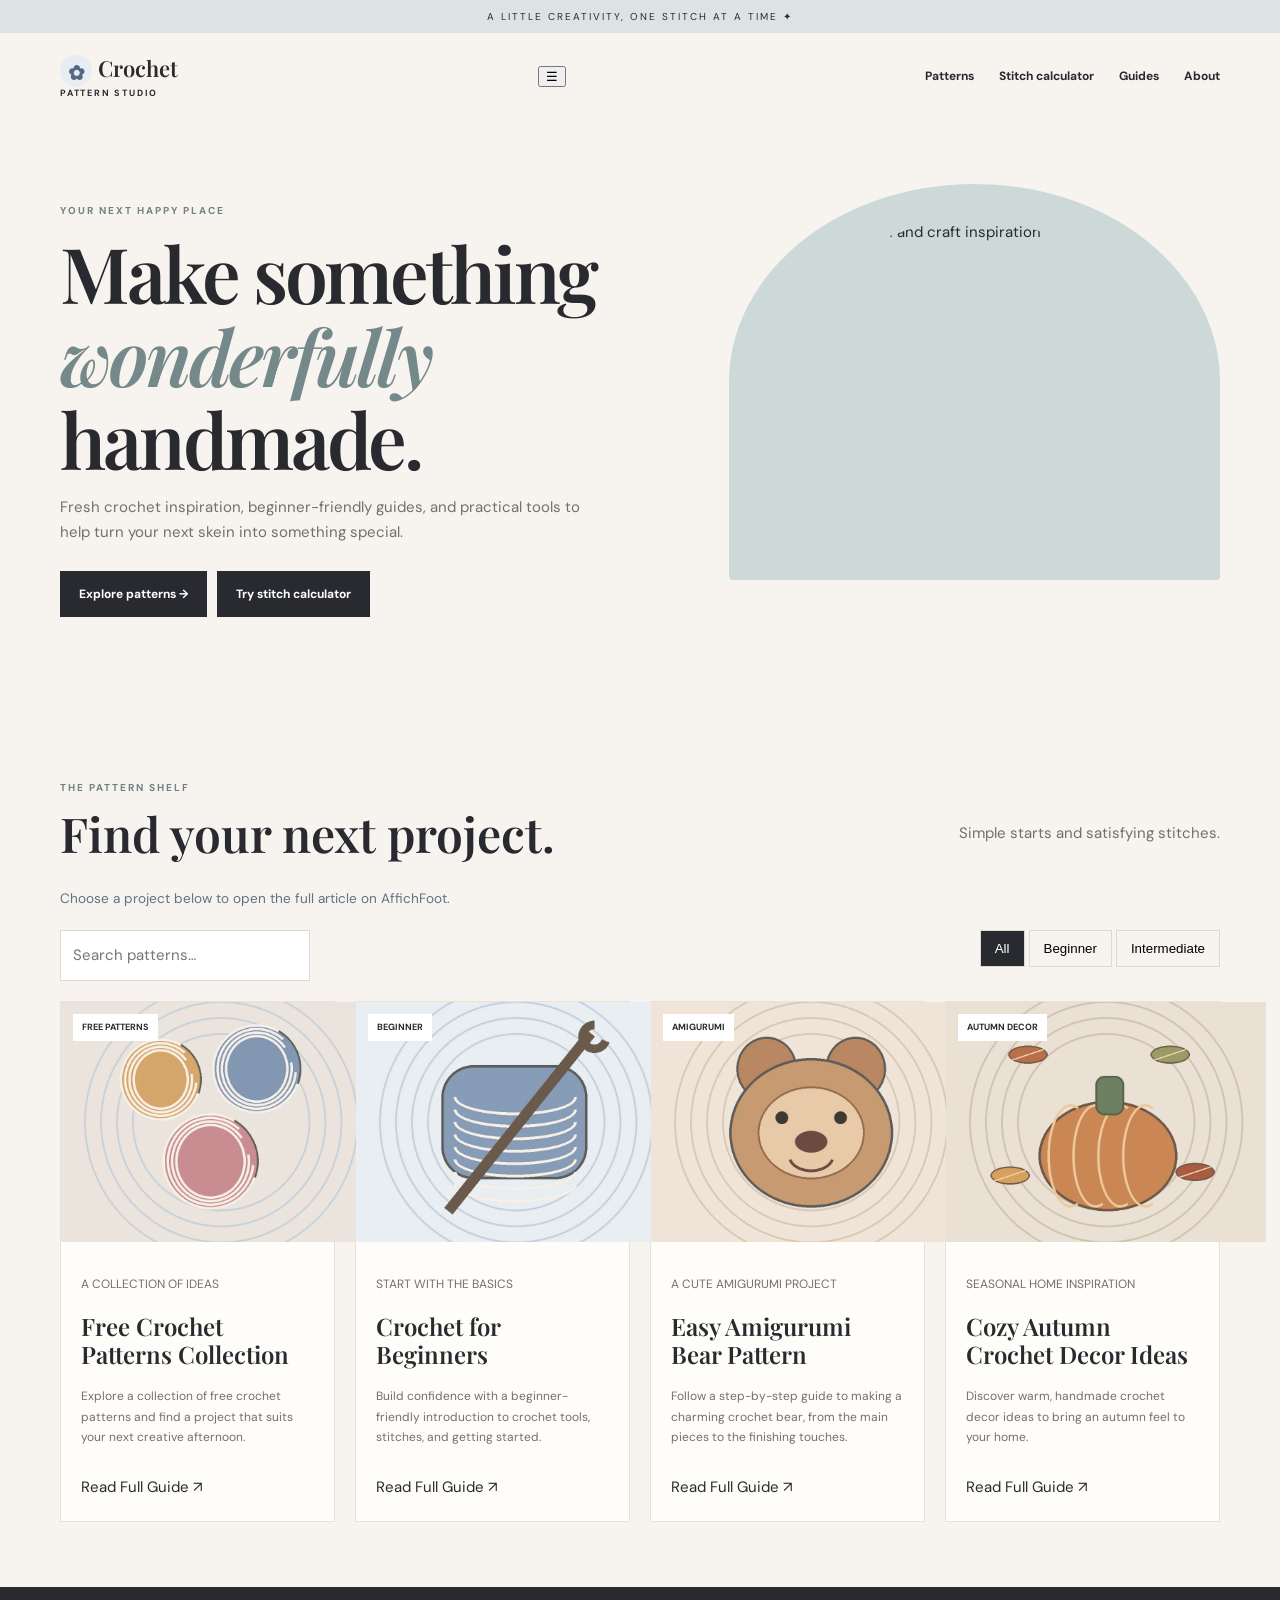
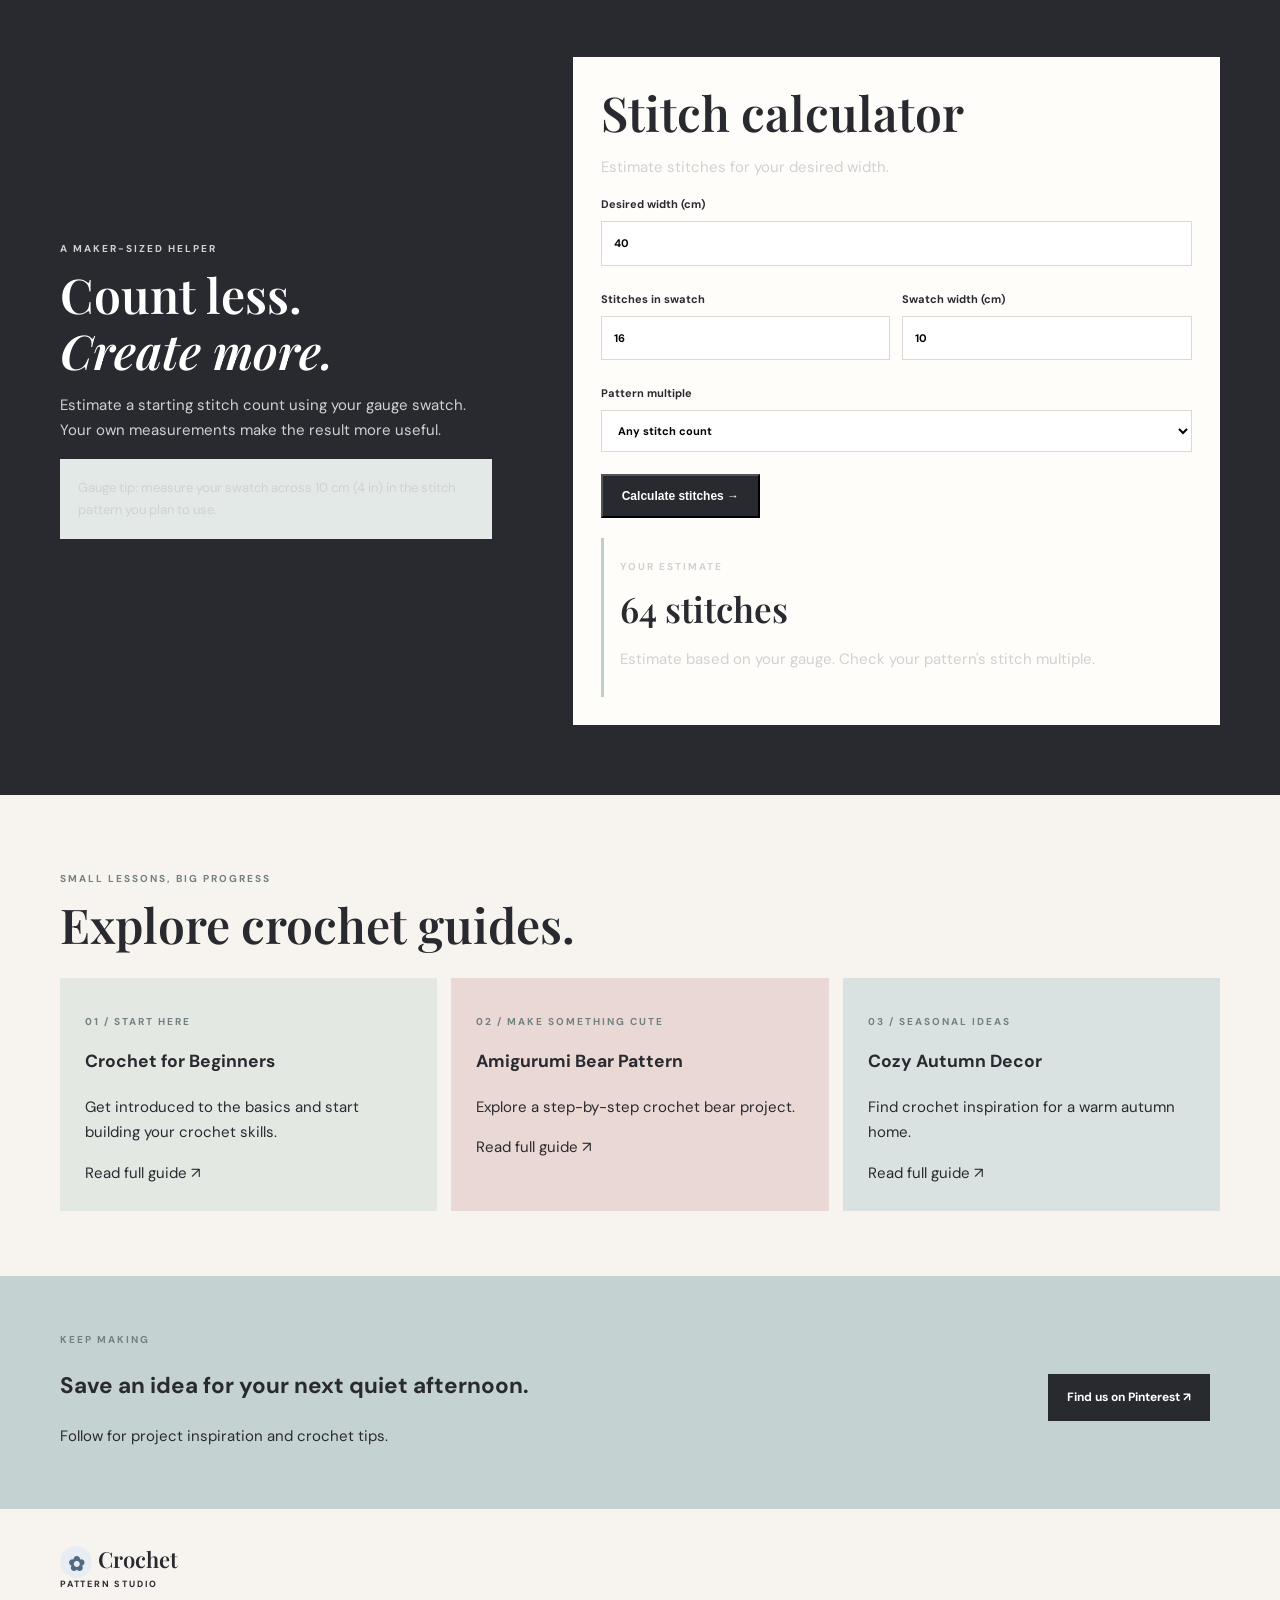
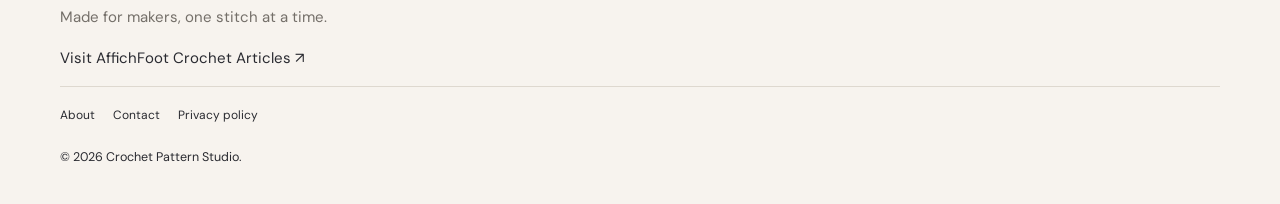
==== commit e5f79616: "Update index.html" ====
--- a/index.html
+++ b/index.html
@@ -1,6 +1,6 @@
 <!doctype html><html lang="en"><head><meta charset="utf-8"><meta name="viewport" content="width=device-width,initial-scale=1"><title>Free Crochet Patterns & Tutorials | Crochet Pattern Studio</title><meta name="description" content="Explore crochet patterns, beginner tutorials, yarn tips, and a free stitch calculator."><link rel="canonical" href="https://snd3ndi-crypto.github.io/crochet-pattern-studio/"><meta property="og:title" content="Crochet Pattern Studio"><meta property="og:description" content="Free crochet inspiration, patterns, and a practical stitch calculator."><link rel="stylesheet" href="style.css"><script defer src="script.js"></script><script defer src="config.js"></script><link rel="icon" href="data:image/svg+xml,%3Csvg xmlns=%22http://www.w3.org/2000/svg%22 viewBox=%220 0 100 100%22%3E%3Ctext y=%22.9em%22 font-size=%2290%22%3E%E2%9C%BF%3C/text%3E%3C/svg%3E">
-</head><body><div class="top">A LITTLE CREATIVITY, ONE STITCH AT A TIME ✦</div><header class="wrap nav"><a class="brand" href="index.html"><span class="brand-mark" aria-hidden="true">✿</span>Crochet<small>PATTERN STUDIO</small></a><button id="menuToggle" aria-label="Menu">☰</button><nav class="navlinks" id="navlinks"><a href="#patterns">Patterns</a><a href="#calculator">Stitch calculator</a><a href="#guides">Guides</a><a href="about.html">About</a></nav></header><main><section class="wrap hero"><div><p class="eyebrow">YOUR NEXT HAPPY PLACE</p><h1>Make something <em>wonderfully</em> handmade.</h1><p class="muted">Fresh crochet inspiration, beginner-friendly guides, and practical tools to help turn your next skein into something special.</p><a class="button" href="#patterns">Explore patterns →</a><a class="button" href="#calculator">Try stitch calculator</a></div><div class="heroart"><img src="https://images.unsplash.com/photo-1604881988758-f76ad2f7aac1?auto=format&fit=crop&w=1100&q=85" alt="Handmade yarn and craft inspiration"></div></section><section class="wrap section" id="patterns"><div class="heading"><div><p class="eyebrow">THE PATTERN SHELF</p><h2>Find your next project.</h2></div><p class="muted">Simple starts and satisfying stitches.</p></div><p class="site-note">Choose a project below to open the full article on AffichFoot.</p><div class="filters"><input id="search" type="search" placeholder="Search patterns…" aria-label="Search patterns"><div><button class="active" data-filter="all">All</button> <button data-filter="beginner">Beginner</button> <button data-filter="intermediate">Intermediate</button></div></div><div class="grid"><article class="card" data-level="beginner"><a href="https://www.affichfoot.com/2026/09/the-ultimate-collection-of-free-crochet.html" target="_blank" rel="noopener"><div class="cardimg"><img src="https://images.unsplash.com/photo-1610701596007-11502861dcfa?auto=format&fit=crop&w=900&q=80" alt="Colourful handmade crochet textile for free crochet pattern inspiration" loading="lazy" decoding="async"><span>FREE PATTERNS</span></div></a><div class="cardbody"><p>A COLLECTION OF IDEAS</p><h3><a href="https://www.affichfoot.com/2026/09/the-ultimate-collection-of-free-crochet.html" target="_blank" rel="noopener">Free Crochet Patterns Collection</a></h3><p>Explore a collection of free crochet patterns and find a project that suits your next creative afternoon.</p><a href="https://www.affichfoot.com/2026/09/the-ultimate-collection-of-free-crochet.html" target="_blank" rel="noopener">Read Full Guide ↗</a></div></article><article class="card" data-level="beginner"><a href="https://www.affichfoot.com/2026/09/the-ultimate-guide-to-crochet-for.html" target="_blank" rel="noopener"><div class="cardimg"><img src="https://images.unsplash.com/photo-1604881988758-f76ad2f7aac1?auto=format&fit=crop&w=900&q=80" alt="Yarn and tools for a beginner crochet guide" loading="lazy" decoding="async"><span>BEGINNER</span></div></a><div class="cardbody"><p>START WITH THE BASICS</p><h3><a href="https://www.affichfoot.com/2026/09/the-ultimate-guide-to-crochet-for.html" target="_blank" rel="noopener">Crochet for Beginners</a></h3><p>Build confidence with a beginner-friendly introduction to crochet tools, stitches, and getting started.</p><a href="https://www.affichfoot.com/2026/09/the-ultimate-guide-to-crochet-for.html" target="_blank" rel="noopener">Read Full Guide ↗</a></div></article><article class="card" data-level="intermediate"><a href="https://www.affichfoot.com/2026/09/free-amigurumi-bear-pattern-easy-step.html" target="_blank" rel="noopener"><div class="cardimg"><img src="https://images.unsplash.com/photo-1599629954294-14df9ec8c6f7?auto=format&fit=crop&w=900&q=80" alt="Soft handmade plush toy inspiration for an amigurumi bear pattern" loading="lazy" decoding="async"><span>AMIGURUMI</span></div></a><div class="cardbody"><p>A CUTE AMIGURUMI PROJECT</p><h3><a href="https://www.affichfoot.com/2026/09/free-amigurumi-bear-pattern-easy-step.html" target="_blank" rel="noopener">Easy Amigurumi Bear Pattern</a></h3><p>Follow a step-by-step guide to making a charming crochet bear, from the main pieces to the finishing touches.</p><a href="https://www.affichfoot.com/2026/09/free-amigurumi-bear-pattern-easy-step.html" target="_blank" rel="noopener">Read Full Guide ↗</a></div></article><article class="card" data-level="beginner"><a href="https://www.affichfoot.com/2026/09/cozy-autumn-crochet-decor-ideas-how-to.html" target="_blank" rel="noopener"><div class="cardimg"><img src="https://images.unsplash.com/photo-1603006905003-be475563bc59?auto=format&fit=crop&w=900&q=80" alt="Warm cozy home decor inspiration for autumn crochet ideas" loading="lazy" decoding="async"><span>AUTUMN DECOR</span></div></a><div class="cardbody"><p>SEASONAL HOME INSPIRATION</p><h3><a href="https://www.affichfoot.com/2026/09/cozy-autumn-crochet-decor-ideas-how-to.html" target="_blank" rel="noopener">Cozy Autumn Crochet Decor Ideas</a></h3><p>Discover warm, handmade crochet decor ideas to bring an autumn feel to your home.</p><a href="https://www.affichfoot.com/2026/09/cozy-autumn-crochet-decor-ideas-how-to.html" target="_blank" rel="noopener">Read Full Guide ↗</a></div></article></div><p id="empty" hidden>No patterns match your search.</p></section><section class="calcband" id="calculator"><div class="wrap calc"><div><p class="eyebrow">A MAKER-SIZED HELPER</p><h2>Count less.<br><em>Create more.</em></h2><p>Estimate a starting stitch count using your gauge swatch. Your own measurements make the result more useful.</p><p class="note">Gauge tip: measure your swatch across 10 cm (4 in) in the stitch pattern you plan to use.</p></div><div class="panel"><h2>Stitch calculator</h2><p>Estimate stitches for your desired width.</p><form id="calcForm"><label>Desired width (cm)<input id="width" type="number" min="1" value="40" required></label><div class="pair"><label>Stitches in swatch<input id="stitches" type="number" min="1" value="16" required></label><label>Swatch width (cm)<input id="swatch" type="number" min="1" value="10" required></label></div><label>Pattern multiple<select id="multiple"><option value="1">Any stitch count</option><option value="2">Multiple of 2</option><option value="3">Multiple of 3</option><option value="4">Multiple of 4</option><option value="6">Multiple of 6</option><option value="8">Multiple of 8</option></select></label><button class="button" type="submit">Calculate stitches →</button></form><div class="result"><p class="eyebrow">YOUR ESTIMATE</p><strong id="answer">64 stitches</strong><p id="note">Estimate based on your gauge. Check your pattern's stitch multiple.</p></div></div></div></section><section class="wrap section" id="guides"><div class="heading"><div><p class="eyebrow">SMALL LESSONS, BIG PROGRESS</p><h2>Explore crochet guides.</h2></div></div><div class="guides">
+</head><body><div class="top">A LITTLE CREATIVITY, ONE STITCH AT A TIME ✦</div><header class="wrap nav"><a class="brand" href="index.html"><span class="brand-mark" aria-hidden="true">✿</span>Crochet<small>PATTERN STUDIO</small></a><button id="menuToggle" aria-label="Menu">☰</button><nav class="navlinks" id="navlinks"><a href="#patterns">Patterns</a><a href="#calculator">Stitch calculator</a><a href="#guides">Guides</a><a href="about.html">About</a></nav></header><main><section class="wrap hero"><div><p class="eyebrow">YOUR NEXT HAPPY PLACE</p><h1>Make something <em>wonderfully</em> handmade.</h1><p class="muted">Fresh crochet inspiration, beginner-friendly guides, and practical tools to help turn your next skein into something special.</p><a class="button" href="#patterns">Explore patterns →</a><a class="button" href="#calculator">Try stitch calculator</a></div><div class="heroart"><img src="https://images.unsplash.com/photo-1604881988758-f76ad2f7aac1?auto=format&fit=crop&w=1100&q=85" alt="Handmade yarn and craft inspiration"></div></section><section class="wrap section" id="patterns"><div class="heading"><div><p class="eyebrow">THE PATTERN SHELF</p><h2>Find your next project.</h2></div><p class="muted">Simple starts and satisfying stitches.</p></div><p class="site-note">Choose a project below to open the full article on AffichFoot.</p><div class="filters"><input id="search" type="search" placeholder="Search patterns…" aria-label="Search patterns"><div><button class="active" data-filter="all">All</button> <button data-filter="beginner">Beginner</button> <button data-filter="intermediate">Intermediate</button></div></div><div class="grid"><article class="card" data-level="beginner"><a href="https://www.affichfoot.com/2026/09/the-ultimate-collection-of-free-crochet.html" target="_blank" rel="noopener"><div class="cardimg"><img src="collection.webp" alt="Colourful handmade crochet textile for free crochet pattern inspiration" loading="lazy" decoding="async"><span>FREE PATTERNS</span></div></a><div class="cardbody"><p>A COLLECTION OF IDEAS</p><h3><a href="https://www.affichfoot.com/2026/09/the-ultimate-collection-of-free-crochet.html" target="_blank" rel="noopener">Free Crochet Patterns Collection</a></h3><p>Explore a collection of free crochet patterns and find a project that suits your next creative afternoon.</p><a href="https://www.affichfoot.com/2026/09/the-ultimate-collection-of-free-crochet.html" target="_blank" rel="noopener">Read Full Guide ↗</a></div></article><article class="card" data-level="beginner"><a href="https://www.affichfoot.com/2026/09/the-ultimate-guide-to-crochet-for.html" target="_blank" rel="noopener"><div class="cardimg"><img src="beginners.webp" alt="Yarn and tools for a beginner crochet guide" loading="lazy" decoding="async"><span>BEGINNER</span></div></a><div class="cardbody"><p>START WITH THE BASICS</p><h3><a href="https://www.affichfoot.com/2026/09/the-ultimate-guide-to-crochet-for.html" target="_blank" rel="noopener">Crochet for Beginners</a></h3><p>Build confidence with a beginner-friendly introduction to crochet tools, stitches, and getting started.</p><a href="https://www.affichfoot.com/2026/09/the-ultimate-guide-to-crochet-for.html" target="_blank" rel="noopener">Read Full Guide ↗</a></div></article><article class="card" data-level="intermediate"><a href="https://www.affichfoot.com/2026/09/free-amigurumi-bear-pattern-easy-step.html" target="_blank" rel="noopener"><div class="cardimg"><img src="amigurumi-bear.webp" alt="Soft handmade plush toy inspiration for an amigurumi bear pattern" loading="lazy" decoding="async"><span>AMIGURUMI</span></div></a><div class="cardbody"><p>A CUTE AMIGURUMI PROJECT</p><h3><a href="https://www.affichfoot.com/2026/09/free-amigurumi-bear-pattern-easy-step.html" target="_blank" rel="noopener">Easy Amigurumi Bear Pattern</a></h3><p>Follow a step-by-step guide to making a charming crochet bear, from the main pieces to the finishing touches.</p><a href="https://www.affichfoot.com/2026/09/free-amigurumi-bear-pattern-easy-step.html" target="_blank" rel="noopener">Read Full Guide ↗</a></div></article><article class="card" data-level="beginner"><a href="https://www.affichfoot.com/2026/09/cozy-autumn-crochet-decor-ideas-how-to.html" target="_blank" rel="noopener"><div class="cardimg"><img src="autumn-decor.webp" alt="Warm cozy home decor inspiration for autumn crochet ideas" loading="lazy" decoding="async"><span>AUTUMN DECOR</span></div></a><div class="cardbody"><p>SEASONAL HOME INSPIRATION</p><h3><a href="https://www.affichfoot.com/2026/09/cozy-autumn-crochet-decor-ideas-how-to.html" target="_blank" rel="noopener">Cozy Autumn Crochet Decor Ideas</a></h3><p>Discover warm, handmade crochet decor ideas to bring an autumn feel to your home.</p><a href="https://www.affichfoot.com/2026/09/cozy-autumn-crochet-decor-ideas-how-to.html" target="_blank" rel="noopener">Read Full Guide ↗</a></div></article></div><p id="empty" hidden>No patterns match your search.</p></section><section class="calcband" id="calculator"><div class="wrap calc"><div><p class="eyebrow">A MAKER-SIZED HELPER</p><h2>Count less.<br><em>Create more.</em></h2><p>Estimate a starting stitch count using your gauge swatch. Your own measurements make the result more useful.</p><p class="note">Gauge tip: measure your swatch across 10 cm (4 in) in the stitch pattern you plan to use.</p></div><div class="panel"><h2>Stitch calculator</h2><p>Estimate stitches for your desired width.</p><form id="calcForm"><label>Desired width (cm)<input id="width" type="number" min="1" value="40" required></label><div class="pair"><label>Stitches in swatch<input id="stitches" type="number" min="1" value="16" required></label><label>Swatch width (cm)<input id="swatch" type="number" min="1" value="10" required></label></div><label>Pattern multiple<select id="multiple"><option value="1">Any stitch count</option><option value="2">Multiple of 2</option><option value="3">Multiple of 3</option><option value="4">Multiple of 4</option><option value="6">Multiple of 6</option><option value="8">Multiple of 8</option></select></label><button class="button" type="submit">Calculate stitches →</button></form><div class="result"><p class="eyebrow">YOUR ESTIMATE</p><strong id="answer">64 stitches</strong><p id="note">Estimate based on your gauge. Check your pattern's stitch multiple.</p></div></div></div></section><section class="wrap section" id="guides"><div class="heading"><div><p class="eyebrow">SMALL LESSONS, BIG PROGRESS</p><h2>Explore crochet guides.</h2></div></div><div class="guides">
 <a class="guide" href="https://www.affichfoot.com/2026/09/the-ultimate-guide-to-crochet-for.html" target="_blank" rel="noopener"><p class="eyebrow">01 / START HERE</p><h3>Crochet for Beginners</h3><p>Get introduced to the basics and start building your crochet skills.</p>Read full guide ↗</a>
 <a class="guide" href="https://www.affichfoot.com/2026/09/free-amigurumi-bear-pattern-easy-step.html" target="_blank" rel="noopener"><p class="eyebrow">02 / MAKE SOMETHING CUTE</p><h3>Amigurumi Bear Pattern</h3><p>Explore a step-by-step crochet bear project.</p>Read full guide ↗</a>
 <a class="guide" href="https://www.affichfoot.com/2026/09/cozy-autumn-crochet-decor-ideas-how-to.html" target="_blank" rel="noopener"><p class="eyebrow">03 / SEASONAL IDEAS</p><h3>Cozy Autumn Decor</h3><p>Find crochet inspiration for a warm autumn home.</p>Read full guide ↗</a>
-</div></section><section class="band"><div class="wrap bandinner"><div><p class="eyebrow">KEEP MAKING</p><h2>Save an idea for your next quiet afternoon.</h2><p>Follow for project inspiration and crochet tips.</p></div><a class="button" href="https://www.pinterest.com/FreeCrochetPatternsU/" target="_blank" rel="noopener">Find us on Pinterest ↗</a></div></section></main><footer class="wrap footer"><a class="brand" href="index.html"><span class="brand-mark" aria-hidden="true">✿</span>Crochet<small>PATTERN STUDIO</small></a><p class="muted">Made for makers, one stitch at a time.</p><p><a href="https://www.affichfoot.com/" target="_blank" rel="noopener">Visit AffichFoot Crochet Articles ↗</a></p><div class="footerlinks"><a href="about.html">About</a><a href="contact.html">Contact</a><a href="privacy.html">Privacy policy</a></div><small>© <span id="year"></span> Crochet Pattern Studio.</small></footer></body></html>+</div></section><section class="band"><div class="wrap bandinner"><div><p class="eyebrow">KEEP MAKING</p><h2>Save an idea for your next quiet afternoon.</h2><p>Follow for project inspiration and crochet tips.</p></div><a class="button" href="https://www.pinterest.com/FreeCrochetPatternsU/" target="_blank" rel="noopener">Find us on Pinterest ↗</a></div></section></main><footer class="wrap footer"><a class="brand" href="index.html"><span class="brand-mark" aria-hidden="true">✿</span>Crochet<small>PATTERN STUDIO</small></a><p class="muted">Made for makers, one stitch at a time.</p><p><a href="https://www.affichfoot.com/" target="_blank" rel="noopener">Visit AffichFoot Crochet Articles ↗</a></p><div class="footerlinks"><a href="about.html">About</a><a href="contact.html">Contact</a><a href="privacy.html">Privacy policy</a></div><small>© <span id="year"></span> Crochet Pattern Studio.</small></footer></body></html>
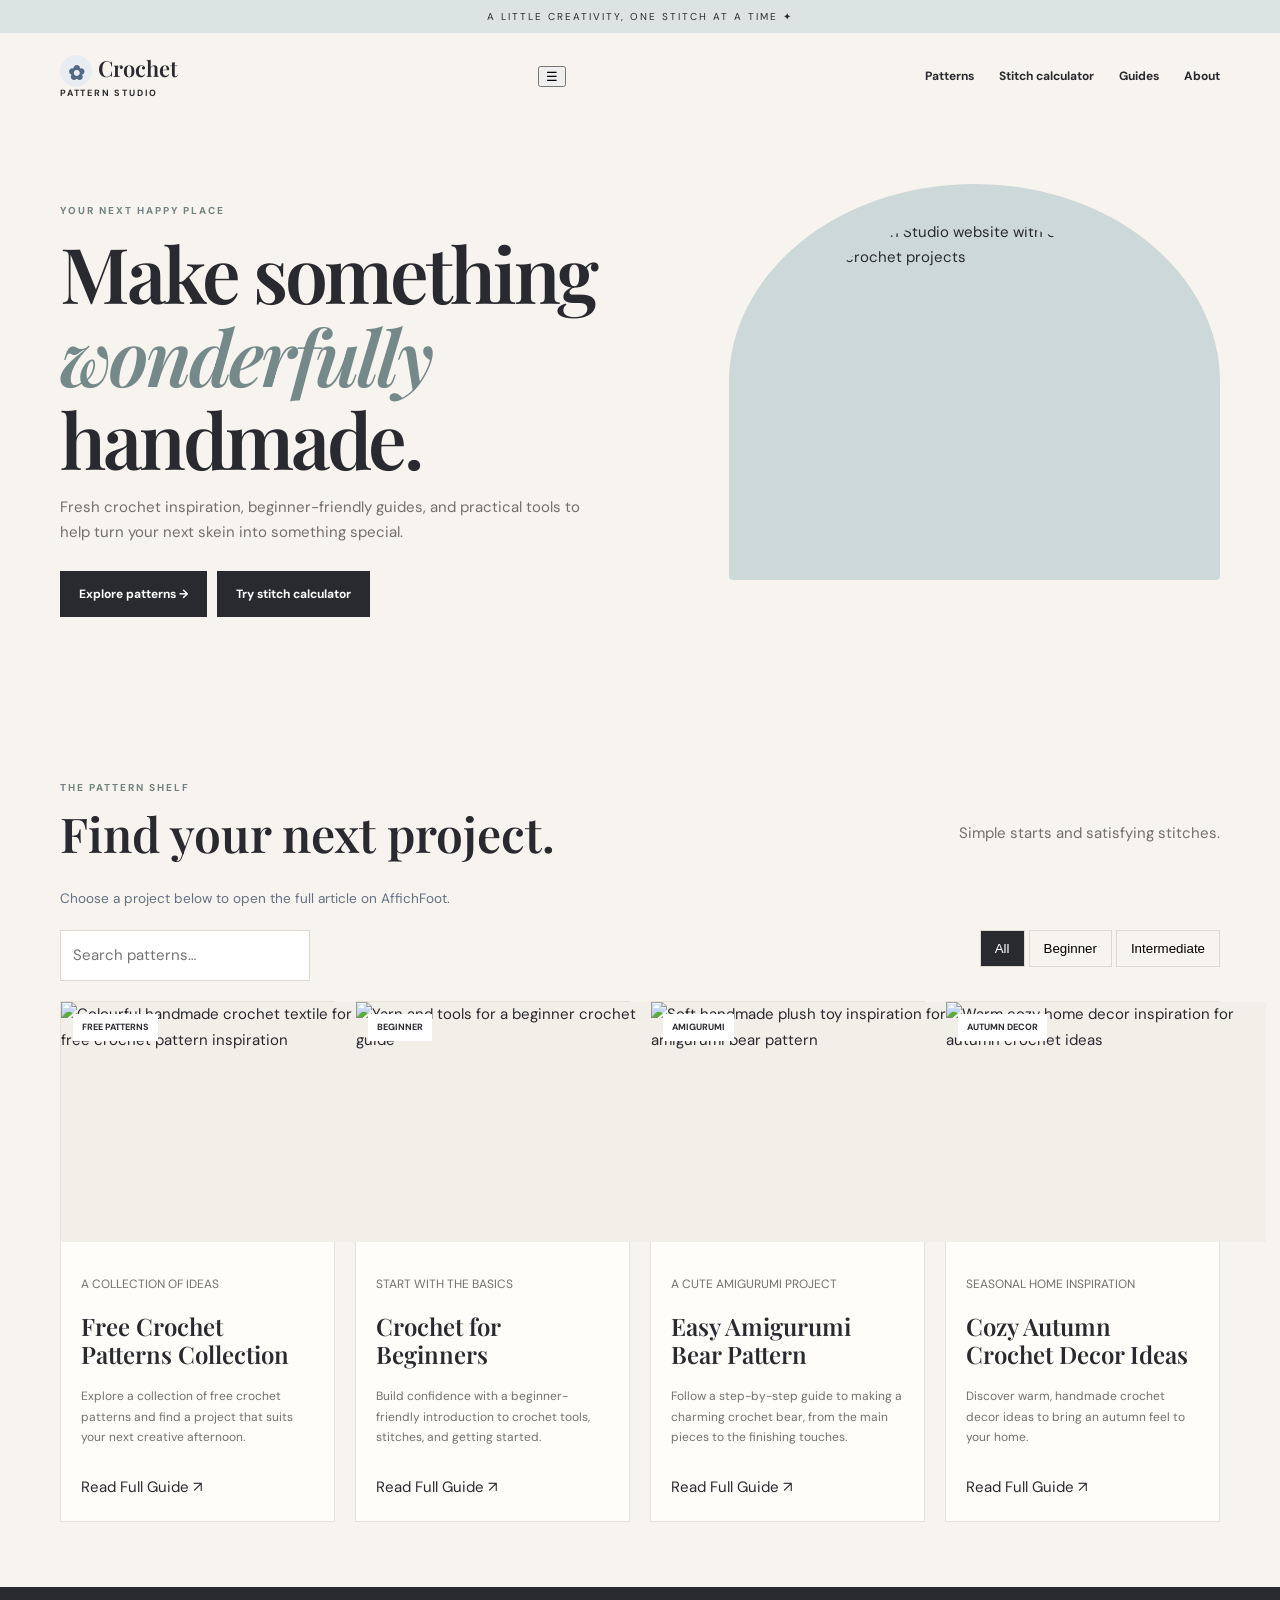
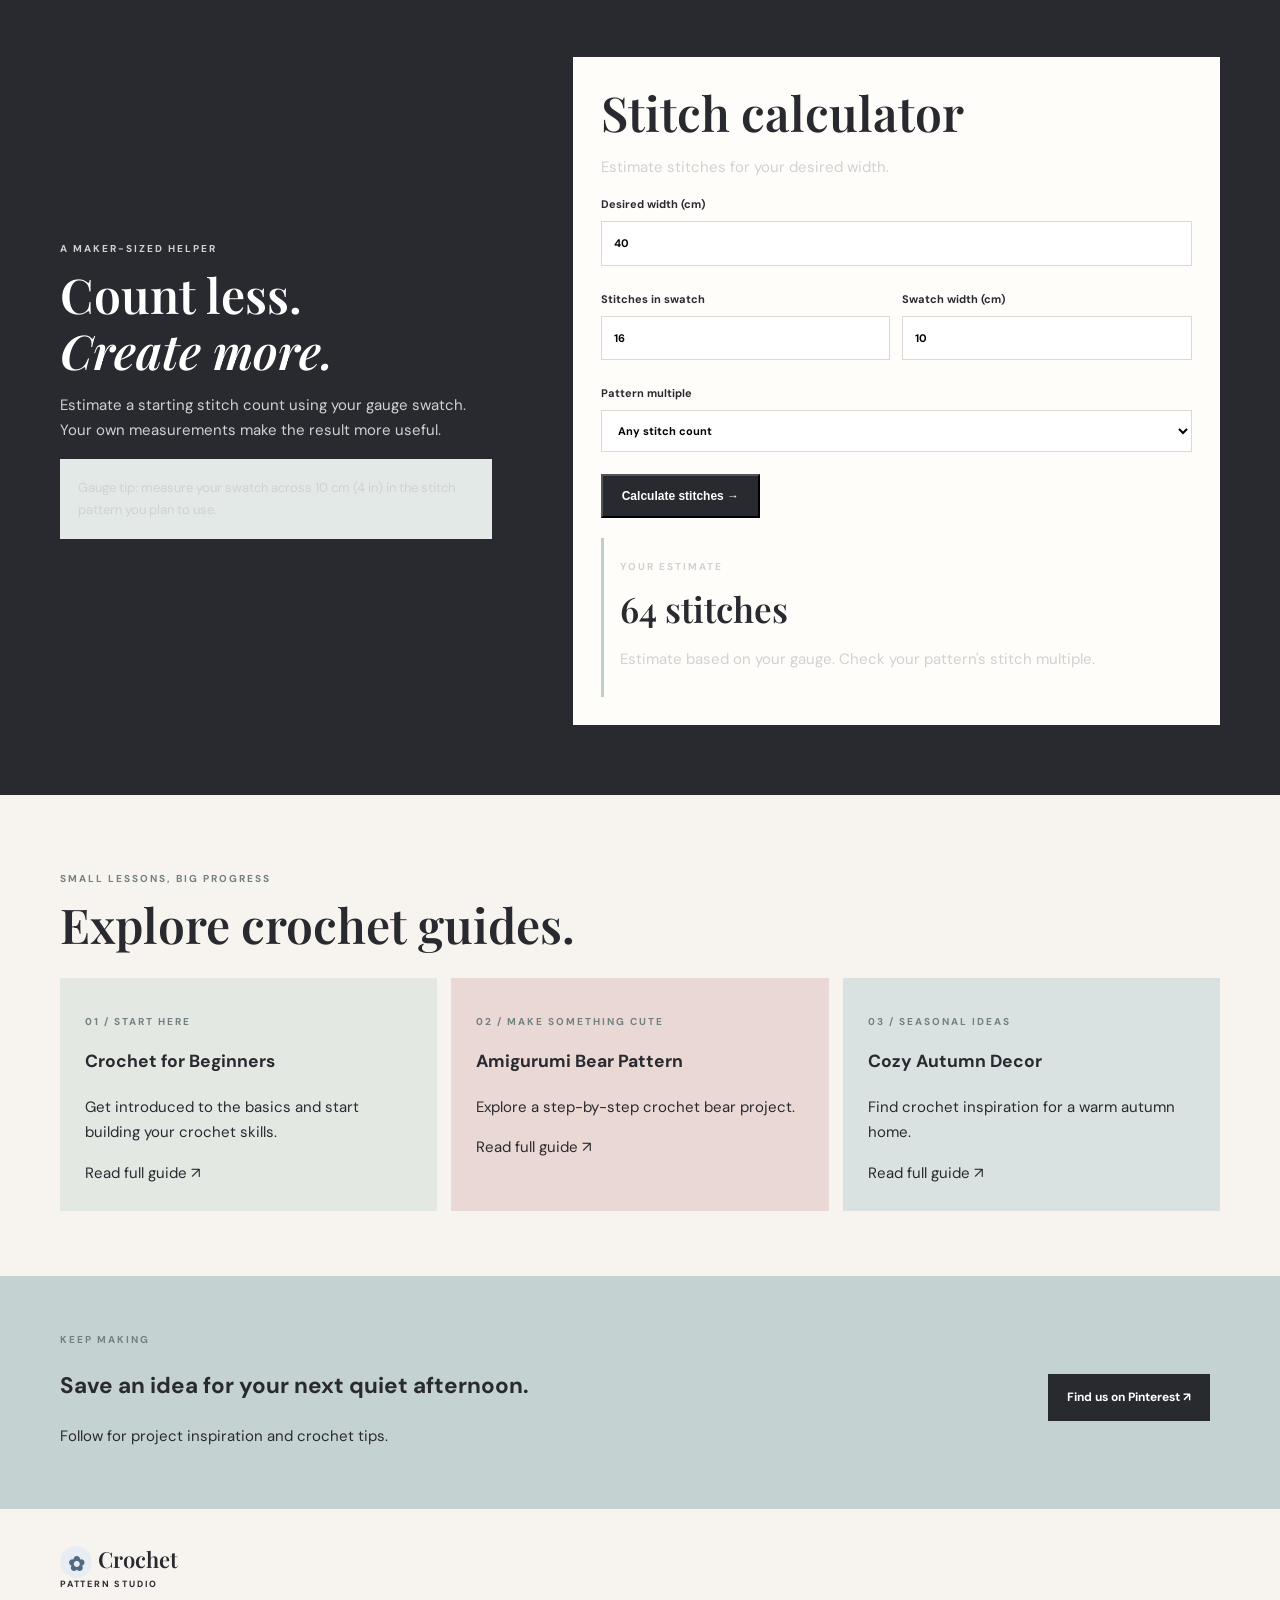
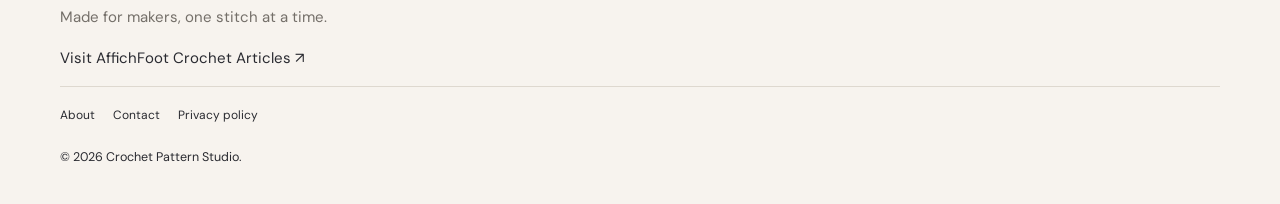
==== commit dabfff5f: "Add files via upload" ====
--- a/index.html
+++ b/index.html
@@ -1,6 +1,6 @@
 <!doctype html><html lang="en"><head><meta charset="utf-8"><meta name="viewport" content="width=device-width,initial-scale=1"><title>Free Crochet Patterns & Tutorials | Crochet Pattern Studio</title><meta name="description" content="Explore crochet patterns, beginner tutorials, yarn tips, and a free stitch calculator."><link rel="canonical" href="https://snd3ndi-crypto.github.io/crochet-pattern-studio/"><meta property="og:title" content="Crochet Pattern Studio"><meta property="og:description" content="Free crochet inspiration, patterns, and a practical stitch calculator."><link rel="stylesheet" href="style.css"><script defer src="script.js"></script><script defer src="config.js"></script><link rel="icon" href="data:image/svg+xml,%3Csvg xmlns=%22http://www.w3.org/2000/svg%22 viewBox=%220 0 100 100%22%3E%3Ctext y=%22.9em%22 font-size=%2290%22%3E%E2%9C%BF%3C/text%3E%3C/svg%3E">
-</head><body><div class="top">A LITTLE CREATIVITY, ONE STITCH AT A TIME ✦</div><header class="wrap nav"><a class="brand" href="index.html"><span class="brand-mark" aria-hidden="true">✿</span>Crochet<small>PATTERN STUDIO</small></a><button id="menuToggle" aria-label="Menu">☰</button><nav class="navlinks" id="navlinks"><a href="#patterns">Patterns</a><a href="#calculator">Stitch calculator</a><a href="#guides">Guides</a><a href="about.html">About</a></nav></header><main><section class="wrap hero"><div><p class="eyebrow">YOUR NEXT HAPPY PLACE</p><h1>Make something <em>wonderfully</em> handmade.</h1><p class="muted">Fresh crochet inspiration, beginner-friendly guides, and practical tools to help turn your next skein into something special.</p><a class="button" href="#patterns">Explore patterns →</a><a class="button" href="#calculator">Try stitch calculator</a></div><div class="heroart"><img src="https://images.unsplash.com/photo-1604881988758-f76ad2f7aac1?auto=format&fit=crop&w=1100&q=85" alt="Handmade yarn and craft inspiration"></div></section><section class="wrap section" id="patterns"><div class="heading"><div><p class="eyebrow">THE PATTERN SHELF</p><h2>Find your next project.</h2></div><p class="muted">Simple starts and satisfying stitches.</p></div><p class="site-note">Choose a project below to open the full article on AffichFoot.</p><div class="filters"><input id="search" type="search" placeholder="Search patterns…" aria-label="Search patterns"><div><button class="active" data-filter="all">All</button> <button data-filter="beginner">Beginner</button> <button data-filter="intermediate">Intermediate</button></div></div><div class="grid"><article class="card" data-level="beginner"><a href="https://www.affichfoot.com/2026/09/the-ultimate-collection-of-free-crochet.html" target="_blank" rel="noopener"><div class="cardimg"><img src="collection.webp" alt="Colourful handmade crochet textile for free crochet pattern inspiration" loading="lazy" decoding="async"><span>FREE PATTERNS</span></div></a><div class="cardbody"><p>A COLLECTION OF IDEAS</p><h3><a href="https://www.affichfoot.com/2026/09/the-ultimate-collection-of-free-crochet.html" target="_blank" rel="noopener">Free Crochet Patterns Collection</a></h3><p>Explore a collection of free crochet patterns and find a project that suits your next creative afternoon.</p><a href="https://www.affichfoot.com/2026/09/the-ultimate-collection-of-free-crochet.html" target="_blank" rel="noopener">Read Full Guide ↗</a></div></article><article class="card" data-level="beginner"><a href="https://www.affichfoot.com/2026/09/the-ultimate-guide-to-crochet-for.html" target="_blank" rel="noopener"><div class="cardimg"><img src="beginners.webp" alt="Yarn and tools for a beginner crochet guide" loading="lazy" decoding="async"><span>BEGINNER</span></div></a><div class="cardbody"><p>START WITH THE BASICS</p><h3><a href="https://www.affichfoot.com/2026/09/the-ultimate-guide-to-crochet-for.html" target="_blank" rel="noopener">Crochet for Beginners</a></h3><p>Build confidence with a beginner-friendly introduction to crochet tools, stitches, and getting started.</p><a href="https://www.affichfoot.com/2026/09/the-ultimate-guide-to-crochet-for.html" target="_blank" rel="noopener">Read Full Guide ↗</a></div></article><article class="card" data-level="intermediate"><a href="https://www.affichfoot.com/2026/09/free-amigurumi-bear-pattern-easy-step.html" target="_blank" rel="noopener"><div class="cardimg"><img src="amigurumi-bear.webp" alt="Soft handmade plush toy inspiration for an amigurumi bear pattern" loading="lazy" decoding="async"><span>AMIGURUMI</span></div></a><div class="cardbody"><p>A CUTE AMIGURUMI PROJECT</p><h3><a href="https://www.affichfoot.com/2026/09/free-amigurumi-bear-pattern-easy-step.html" target="_blank" rel="noopener">Easy Amigurumi Bear Pattern</a></h3><p>Follow a step-by-step guide to making a charming crochet bear, from the main pieces to the finishing touches.</p><a href="https://www.affichfoot.com/2026/09/free-amigurumi-bear-pattern-easy-step.html" target="_blank" rel="noopener">Read Full Guide ↗</a></div></article><article class="card" data-level="beginner"><a href="https://www.affichfoot.com/2026/09/cozy-autumn-crochet-decor-ideas-how-to.html" target="_blank" rel="noopener"><div class="cardimg"><img src="autumn-decor.webp" alt="Warm cozy home decor inspiration for autumn crochet ideas" loading="lazy" decoding="async"><span>AUTUMN DECOR</span></div></a><div class="cardbody"><p>SEASONAL HOME INSPIRATION</p><h3><a href="https://www.affichfoot.com/2026/09/cozy-autumn-crochet-decor-ideas-how-to.html" target="_blank" rel="noopener">Cozy Autumn Crochet Decor Ideas</a></h3><p>Discover warm, handmade crochet decor ideas to bring an autumn feel to your home.</p><a href="https://www.affichfoot.com/2026/09/cozy-autumn-crochet-decor-ideas-how-to.html" target="_blank" rel="noopener">Read Full Guide ↗</a></div></article></div><p id="empty" hidden>No patterns match your search.</p></section><section class="calcband" id="calculator"><div class="wrap calc"><div><p class="eyebrow">A MAKER-SIZED HELPER</p><h2>Count less.<br><em>Create more.</em></h2><p>Estimate a starting stitch count using your gauge swatch. Your own measurements make the result more useful.</p><p class="note">Gauge tip: measure your swatch across 10 cm (4 in) in the stitch pattern you plan to use.</p></div><div class="panel"><h2>Stitch calculator</h2><p>Estimate stitches for your desired width.</p><form id="calcForm"><label>Desired width (cm)<input id="width" type="number" min="1" value="40" required></label><div class="pair"><label>Stitches in swatch<input id="stitches" type="number" min="1" value="16" required></label><label>Swatch width (cm)<input id="swatch" type="number" min="1" value="10" required></label></div><label>Pattern multiple<select id="multiple"><option value="1">Any stitch count</option><option value="2">Multiple of 2</option><option value="3">Multiple of 3</option><option value="4">Multiple of 4</option><option value="6">Multiple of 6</option><option value="8">Multiple of 8</option></select></label><button class="button" type="submit">Calculate stitches →</button></form><div class="result"><p class="eyebrow">YOUR ESTIMATE</p><strong id="answer">64 stitches</strong><p id="note">Estimate based on your gauge. Check your pattern's stitch multiple.</p></div></div></div></section><section class="wrap section" id="guides"><div class="heading"><div><p class="eyebrow">SMALL LESSONS, BIG PROGRESS</p><h2>Explore crochet guides.</h2></div></div><div class="guides">
+</head><body><div class="top">A LITTLE CREATIVITY, ONE STITCH AT A TIME ✦</div><header class="wrap nav"><a class="brand" href="index.html"><span class="brand-mark" aria-hidden="true">✿</span>Crochet<small>PATTERN STUDIO</small></a><button id="menuToggle" aria-label="Menu">☰</button><nav class="navlinks" id="navlinks"><a href="#patterns">Patterns</a><a href="#calculator">Stitch calculator</a><a href="#guides">Guides</a><a href="about.html">About</a></nav></header><main><section class="wrap hero"><div><p class="eyebrow">YOUR NEXT HAPPY PLACE</p><h1>Make something <em>wonderfully</em> handmade.</h1><p class="muted">Fresh crochet inspiration, beginner-friendly guides, and practical tools to help turn your next skein into something special.</p><a class="button" href="#patterns">Explore patterns →</a><a class="button" href="#calculator">Try stitch calculator</a></div><div class="heroart"><img src="assets/hero-crochet-studio.webp" alt="Crochet Pattern Studio website with colorful yarn and handmade crochet projects"></div></section><section class="wrap section" id="patterns"><div class="heading"><div><p class="eyebrow">THE PATTERN SHELF</p><h2>Find your next project.</h2></div><p class="muted">Simple starts and satisfying stitches.</p></div><p class="site-note">Choose a project below to open the full article on AffichFoot.</p><div class="filters"><input id="search" type="search" placeholder="Search patterns…" aria-label="Search patterns"><div><button class="active" data-filter="all">All</button> <button data-filter="beginner">Beginner</button> <button data-filter="intermediate">Intermediate</button></div></div><div class="grid"><article class="card" data-level="beginner"><a href="https://www.affichfoot.com/2026/09/the-ultimate-collection-of-free-crochet.html" target="_blank" rel="noopener"><div class="cardimg"><img src="assets/collection.webp" alt="Colourful handmade crochet textile for free crochet pattern inspiration" loading="lazy" decoding="async"><span>FREE PATTERNS</span></div></a><div class="cardbody"><p>A COLLECTION OF IDEAS</p><h3><a href="https://www.affichfoot.com/2026/09/the-ultimate-collection-of-free-crochet.html" target="_blank" rel="noopener">Free Crochet Patterns Collection</a></h3><p>Explore a collection of free crochet patterns and find a project that suits your next creative afternoon.</p><a href="https://www.affichfoot.com/2026/09/the-ultimate-collection-of-free-crochet.html" target="_blank" rel="noopener">Read Full Guide ↗</a></div></article><article class="card" data-level="beginner"><a href="https://www.affichfoot.com/2026/09/the-ultimate-guide-to-crochet-for.html" target="_blank" rel="noopener"><div class="cardimg"><img src="assets/beginners.webp" alt="Yarn and tools for a beginner crochet guide" loading="lazy" decoding="async"><span>BEGINNER</span></div></a><div class="cardbody"><p>START WITH THE BASICS</p><h3><a href="https://www.affichfoot.com/2026/09/the-ultimate-guide-to-crochet-for.html" target="_blank" rel="noopener">Crochet for Beginners</a></h3><p>Build confidence with a beginner-friendly introduction to crochet tools, stitches, and getting started.</p><a href="https://www.affichfoot.com/2026/09/the-ultimate-guide-to-crochet-for.html" target="_blank" rel="noopener">Read Full Guide ↗</a></div></article><article class="card" data-level="intermediate"><a href="https://www.affichfoot.com/2026/09/free-amigurumi-bear-pattern-easy-step.html" target="_blank" rel="noopener"><div class="cardimg"><img src="assets/amigurumi-bear.webp" alt="Soft handmade plush toy inspiration for an amigurumi bear pattern" loading="lazy" decoding="async"><span>AMIGURUMI</span></div></a><div class="cardbody"><p>A CUTE AMIGURUMI PROJECT</p><h3><a href="https://www.affichfoot.com/2026/09/free-amigurumi-bear-pattern-easy-step.html" target="_blank" rel="noopener">Easy Amigurumi Bear Pattern</a></h3><p>Follow a step-by-step guide to making a charming crochet bear, from the main pieces to the finishing touches.</p><a href="https://www.affichfoot.com/2026/09/free-amigurumi-bear-pattern-easy-step.html" target="_blank" rel="noopener">Read Full Guide ↗</a></div></article><article class="card" data-level="beginner"><a href="https://www.affichfoot.com/2026/09/cozy-autumn-crochet-decor-ideas-how-to.html" target="_blank" rel="noopener"><div class="cardimg"><img src="assets/autumn-decor.webp" alt="Warm cozy home decor inspiration for autumn crochet ideas" loading="lazy" decoding="async"><span>AUTUMN DECOR</span></div></a><div class="cardbody"><p>SEASONAL HOME INSPIRATION</p><h3><a href="https://www.affichfoot.com/2026/09/cozy-autumn-crochet-decor-ideas-how-to.html" target="_blank" rel="noopener">Cozy Autumn Crochet Decor Ideas</a></h3><p>Discover warm, handmade crochet decor ideas to bring an autumn feel to your home.</p><a href="https://www.affichfoot.com/2026/09/cozy-autumn-crochet-decor-ideas-how-to.html" target="_blank" rel="noopener">Read Full Guide ↗</a></div></article></div><p id="empty" hidden>No patterns match your search.</p></section><section class="calcband" id="calculator"><div class="wrap calc"><div><p class="eyebrow">A MAKER-SIZED HELPER</p><h2>Count less.<br><em>Create more.</em></h2><p>Estimate a starting stitch count using your gauge swatch. Your own measurements make the result more useful.</p><p class="note">Gauge tip: measure your swatch across 10 cm (4 in) in the stitch pattern you plan to use.</p></div><div class="panel"><h2>Stitch calculator</h2><p>Estimate stitches for your desired width.</p><form id="calcForm"><label>Desired width (cm)<input id="width" type="number" min="1" value="40" required></label><div class="pair"><label>Stitches in swatch<input id="stitches" type="number" min="1" value="16" required></label><label>Swatch width (cm)<input id="swatch" type="number" min="1" value="10" required></label></div><label>Pattern multiple<select id="multiple"><option value="1">Any stitch count</option><option value="2">Multiple of 2</option><option value="3">Multiple of 3</option><option value="4">Multiple of 4</option><option value="6">Multiple of 6</option><option value="8">Multiple of 8</option></select></label><button class="button" type="submit">Calculate stitches →</button></form><div class="result"><p class="eyebrow">YOUR ESTIMATE</p><strong id="answer">64 stitches</strong><p id="note">Estimate based on your gauge. Check your pattern's stitch multiple.</p></div></div></div></section><section class="wrap section" id="guides"><div class="heading"><div><p class="eyebrow">SMALL LESSONS, BIG PROGRESS</p><h2>Explore crochet guides.</h2></div></div><div class="guides">
 <a class="guide" href="https://www.affichfoot.com/2026/09/the-ultimate-guide-to-crochet-for.html" target="_blank" rel="noopener"><p class="eyebrow">01 / START HERE</p><h3>Crochet for Beginners</h3><p>Get introduced to the basics and start building your crochet skills.</p>Read full guide ↗</a>
 <a class="guide" href="https://www.affichfoot.com/2026/09/free-amigurumi-bear-pattern-easy-step.html" target="_blank" rel="noopener"><p class="eyebrow">02 / MAKE SOMETHING CUTE</p><h3>Amigurumi Bear Pattern</h3><p>Explore a step-by-step crochet bear project.</p>Read full guide ↗</a>
 <a class="guide" href="https://www.affichfoot.com/2026/09/cozy-autumn-crochet-decor-ideas-how-to.html" target="_blank" rel="noopener"><p class="eyebrow">03 / SEASONAL IDEAS</p><h3>Cozy Autumn Decor</h3><p>Find crochet inspiration for a warm autumn home.</p>Read full guide ↗</a>
-</div></section><section class="band"><div class="wrap bandinner"><div><p class="eyebrow">KEEP MAKING</p><h2>Save an idea for your next quiet afternoon.</h2><p>Follow for project inspiration and crochet tips.</p></div><a class="button" href="https://www.pinterest.com/FreeCrochetPatternsU/" target="_blank" rel="noopener">Find us on Pinterest ↗</a></div></section></main><footer class="wrap footer"><a class="brand" href="index.html"><span class="brand-mark" aria-hidden="true">✿</span>Crochet<small>PATTERN STUDIO</small></a><p class="muted">Made for makers, one stitch at a time.</p><p><a href="https://www.affichfoot.com/" target="_blank" rel="noopener">Visit AffichFoot Crochet Articles ↗</a></p><div class="footerlinks"><a href="about.html">About</a><a href="contact.html">Contact</a><a href="privacy.html">Privacy policy</a></div><small>© <span id="year"></span> Crochet Pattern Studio.</small></footer></body></html>
+</div></section><section class="band"><div class="wrap bandinner"><div><p class="eyebrow">KEEP MAKING</p><h2>Save an idea for your next quiet afternoon.</h2><p>Follow for project inspiration and crochet tips.</p></div><a class="button" href="https://www.pinterest.com/FreeCrochetPatternsU/" target="_blank" rel="noopener">Find us on Pinterest ↗</a></div></section></main><footer class="wrap footer"><a class="brand" href="index.html"><span class="brand-mark" aria-hidden="true">✿</span>Crochet<small>PATTERN STUDIO</small></a><p class="muted">Made for makers, one stitch at a time.</p><p><a href="https://www.affichfoot.com/" target="_blank" rel="noopener">Visit AffichFoot Crochet Articles ↗</a></p><div class="footerlinks"><a href="about.html">About</a><a href="contact.html">Contact</a><a href="privacy.html">Privacy policy</a></div><small>© <span id="year"></span> Crochet Pattern Studio.</small></footer></body></html>
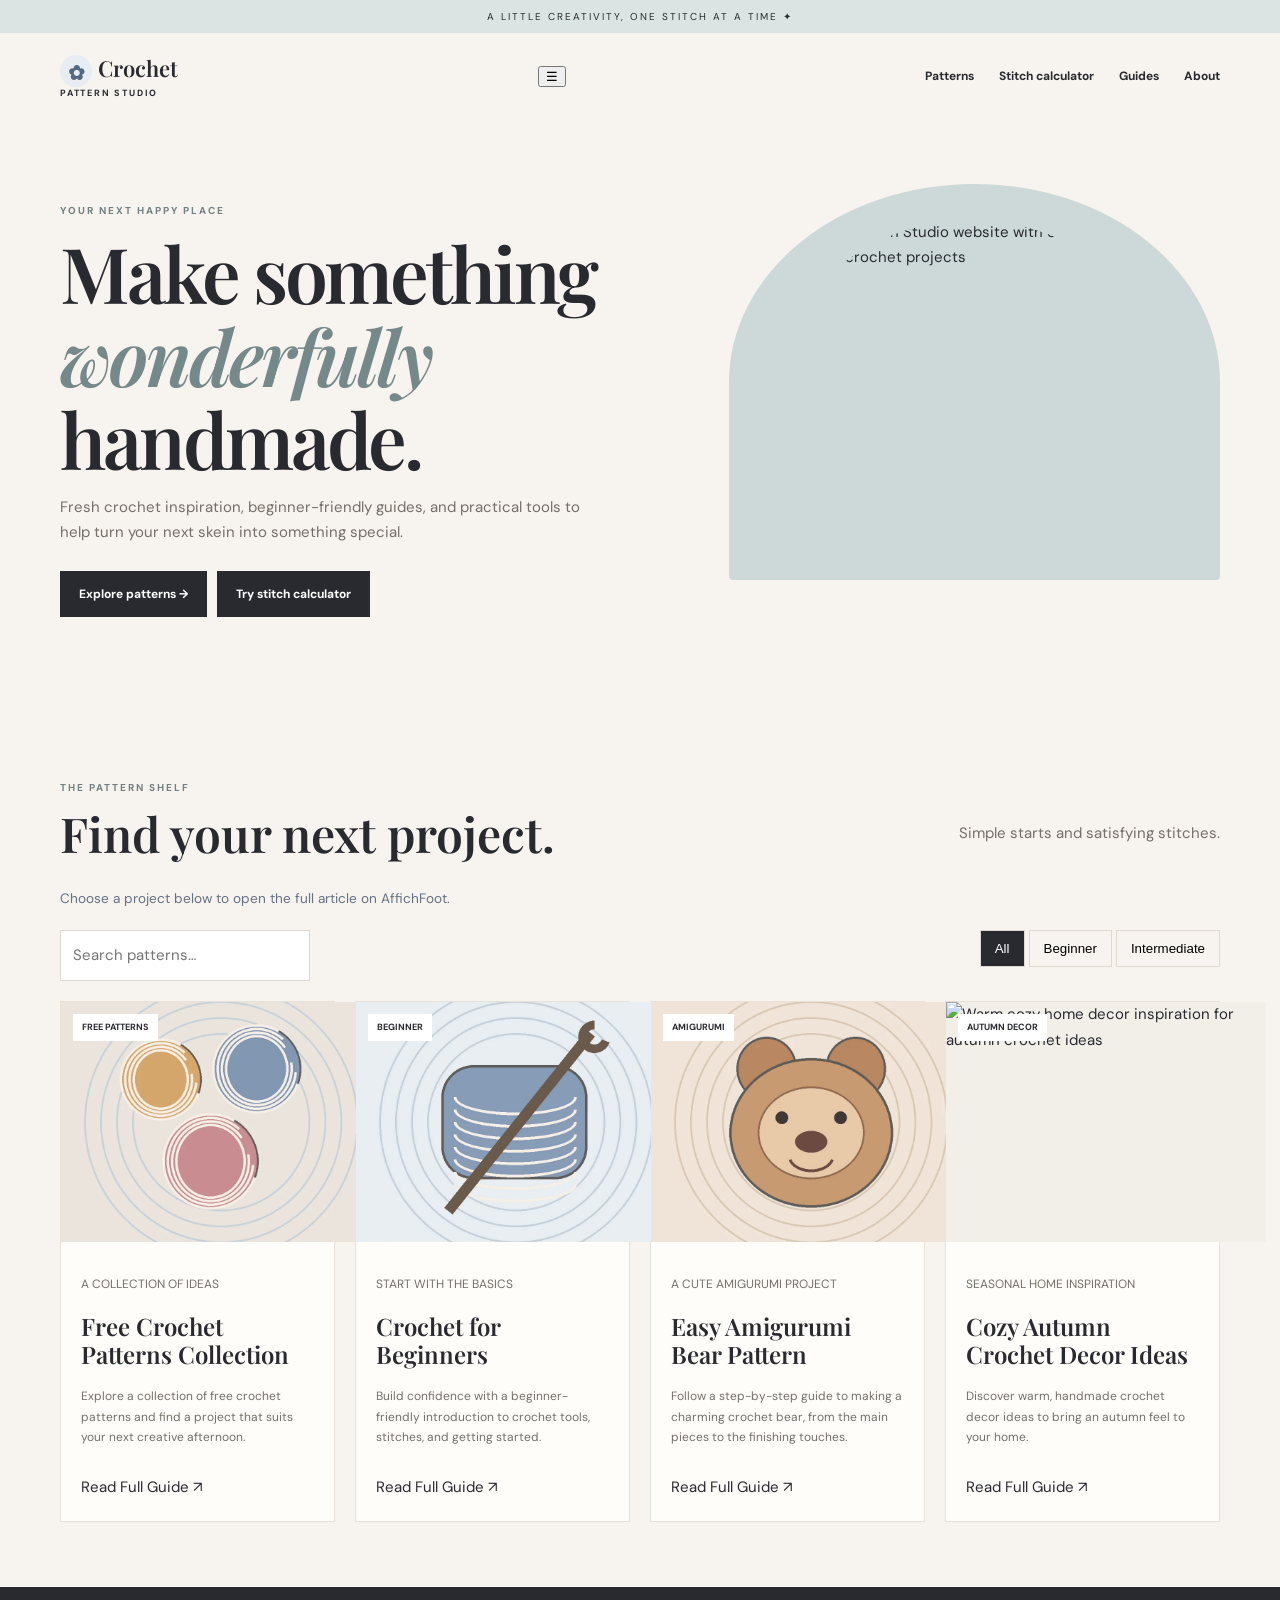
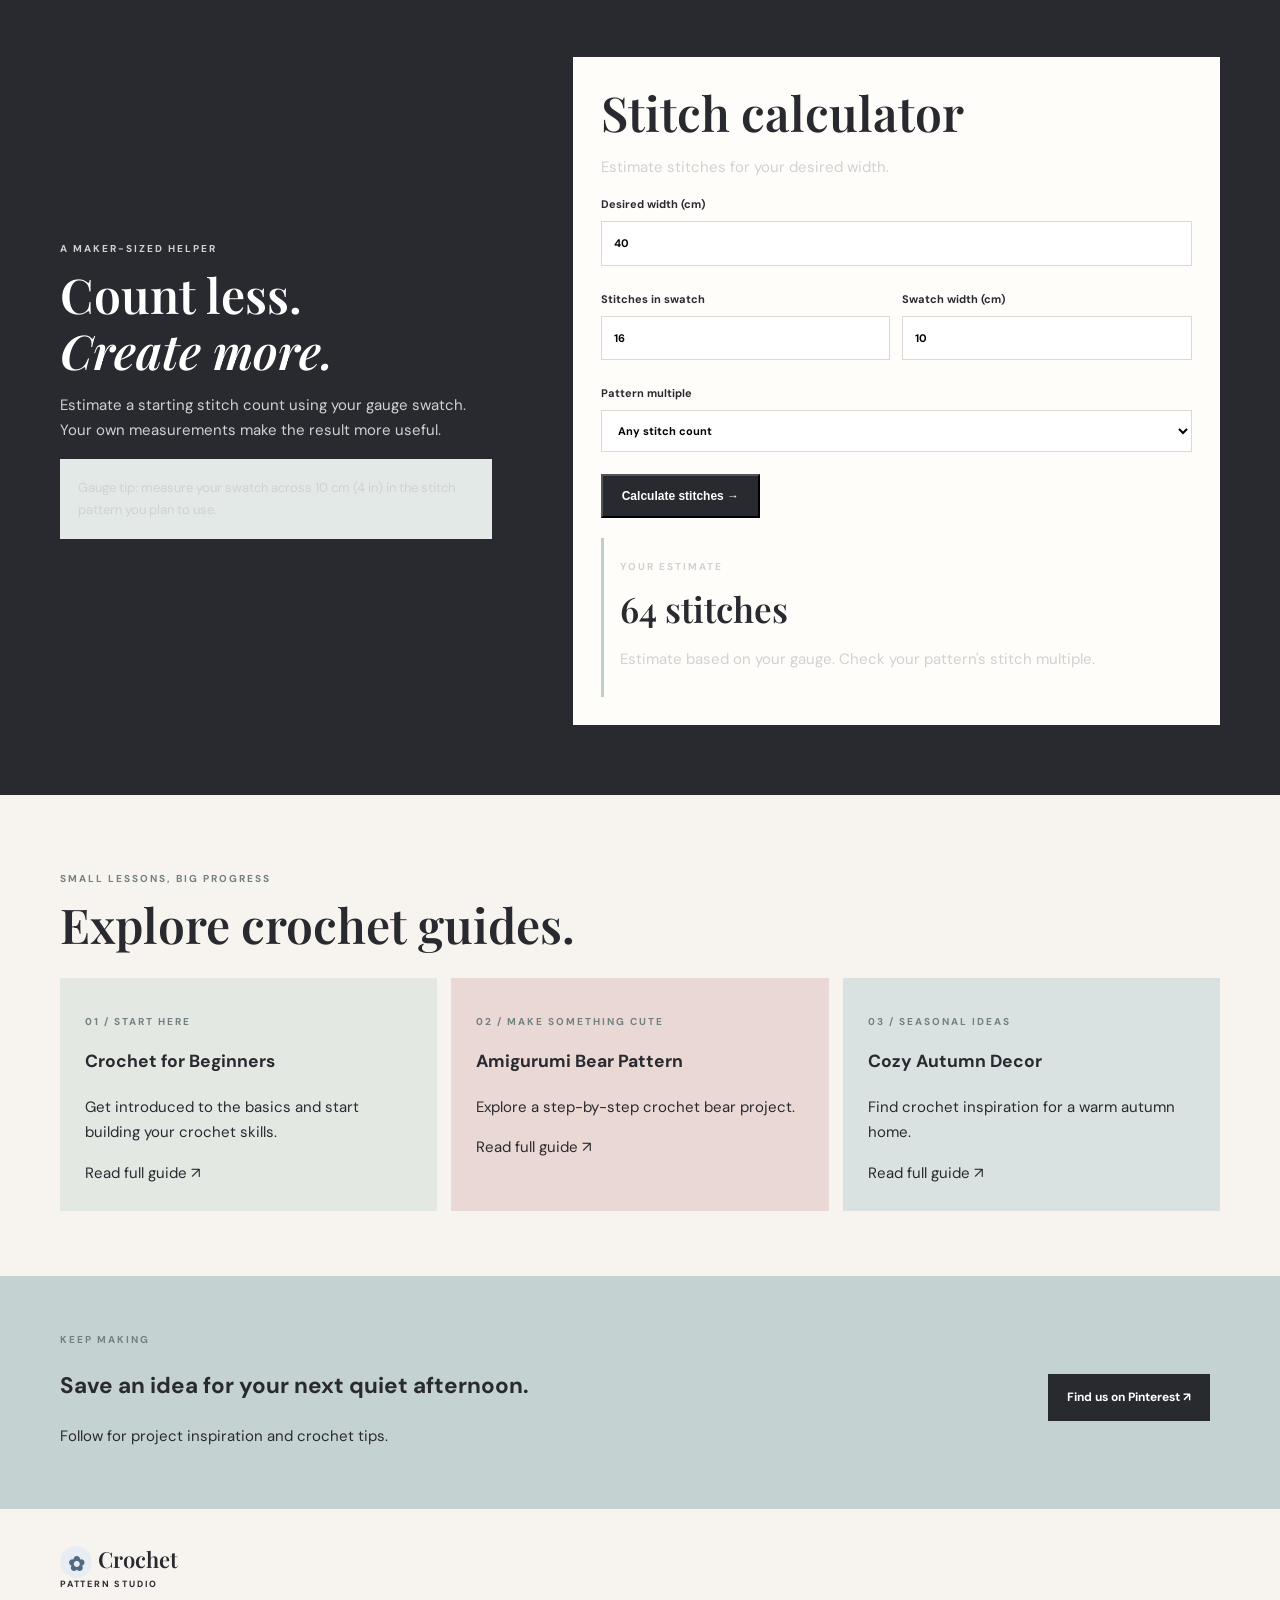
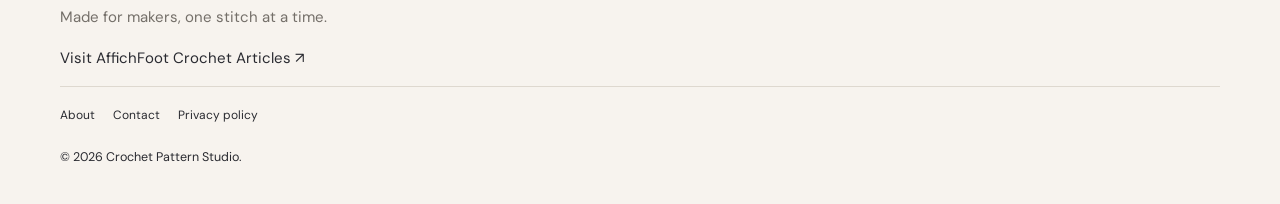
==== commit db610ad5: "Update index.html" ====
--- a/index.html
+++ b/index.html
@@ -1,6 +1,6 @@
 <!doctype html><html lang="en"><head><meta charset="utf-8"><meta name="viewport" content="width=device-width,initial-scale=1"><title>Free Crochet Patterns & Tutorials | Crochet Pattern Studio</title><meta name="description" content="Explore crochet patterns, beginner tutorials, yarn tips, and a free stitch calculator."><link rel="canonical" href="https://snd3ndi-crypto.github.io/crochet-pattern-studio/"><meta property="og:title" content="Crochet Pattern Studio"><meta property="og:description" content="Free crochet inspiration, patterns, and a practical stitch calculator."><link rel="stylesheet" href="style.css"><script defer src="script.js"></script><script defer src="config.js"></script><link rel="icon" href="data:image/svg+xml,%3Csvg xmlns=%22http://www.w3.org/2000/svg%22 viewBox=%220 0 100 100%22%3E%3Ctext y=%22.9em%22 font-size=%2290%22%3E%E2%9C%BF%3C/text%3E%3C/svg%3E">
-</head><body><div class="top">A LITTLE CREATIVITY, ONE STITCH AT A TIME ✦</div><header class="wrap nav"><a class="brand" href="index.html"><span class="brand-mark" aria-hidden="true">✿</span>Crochet<small>PATTERN STUDIO</small></a><button id="menuToggle" aria-label="Menu">☰</button><nav class="navlinks" id="navlinks"><a href="#patterns">Patterns</a><a href="#calculator">Stitch calculator</a><a href="#guides">Guides</a><a href="about.html">About</a></nav></header><main><section class="wrap hero"><div><p class="eyebrow">YOUR NEXT HAPPY PLACE</p><h1>Make something <em>wonderfully</em> handmade.</h1><p class="muted">Fresh crochet inspiration, beginner-friendly guides, and practical tools to help turn your next skein into something special.</p><a class="button" href="#patterns">Explore patterns →</a><a class="button" href="#calculator">Try stitch calculator</a></div><div class="heroart"><img src="assets/hero-crochet-studio.webp" alt="Crochet Pattern Studio website with colorful yarn and handmade crochet projects"></div></section><section class="wrap section" id="patterns"><div class="heading"><div><p class="eyebrow">THE PATTERN SHELF</p><h2>Find your next project.</h2></div><p class="muted">Simple starts and satisfying stitches.</p></div><p class="site-note">Choose a project below to open the full article on AffichFoot.</p><div class="filters"><input id="search" type="search" placeholder="Search patterns…" aria-label="Search patterns"><div><button class="active" data-filter="all">All</button> <button data-filter="beginner">Beginner</button> <button data-filter="intermediate">Intermediate</button></div></div><div class="grid"><article class="card" data-level="beginner"><a href="https://www.affichfoot.com/2026/09/the-ultimate-collection-of-free-crochet.html" target="_blank" rel="noopener"><div class="cardimg"><img src="assets/collection.webp" alt="Colourful handmade crochet textile for free crochet pattern inspiration" loading="lazy" decoding="async"><span>FREE PATTERNS</span></div></a><div class="cardbody"><p>A COLLECTION OF IDEAS</p><h3><a href="https://www.affichfoot.com/2026/09/the-ultimate-collection-of-free-crochet.html" target="_blank" rel="noopener">Free Crochet Patterns Collection</a></h3><p>Explore a collection of free crochet patterns and find a project that suits your next creative afternoon.</p><a href="https://www.affichfoot.com/2026/09/the-ultimate-collection-of-free-crochet.html" target="_blank" rel="noopener">Read Full Guide ↗</a></div></article><article class="card" data-level="beginner"><a href="https://www.affichfoot.com/2026/09/the-ultimate-guide-to-crochet-for.html" target="_blank" rel="noopener"><div class="cardimg"><img src="assets/beginners.webp" alt="Yarn and tools for a beginner crochet guide" loading="lazy" decoding="async"><span>BEGINNER</span></div></a><div class="cardbody"><p>START WITH THE BASICS</p><h3><a href="https://www.affichfoot.com/2026/09/the-ultimate-guide-to-crochet-for.html" target="_blank" rel="noopener">Crochet for Beginners</a></h3><p>Build confidence with a beginner-friendly introduction to crochet tools, stitches, and getting started.</p><a href="https://www.affichfoot.com/2026/09/the-ultimate-guide-to-crochet-for.html" target="_blank" rel="noopener">Read Full Guide ↗</a></div></article><article class="card" data-level="intermediate"><a href="https://www.affichfoot.com/2026/09/free-amigurumi-bear-pattern-easy-step.html" target="_blank" rel="noopener"><div class="cardimg"><img src="assets/amigurumi-bear.webp" alt="Soft handmade plush toy inspiration for an amigurumi bear pattern" loading="lazy" decoding="async"><span>AMIGURUMI</span></div></a><div class="cardbody"><p>A CUTE AMIGURUMI PROJECT</p><h3><a href="https://www.affichfoot.com/2026/09/free-amigurumi-bear-pattern-easy-step.html" target="_blank" rel="noopener">Easy Amigurumi Bear Pattern</a></h3><p>Follow a step-by-step guide to making a charming crochet bear, from the main pieces to the finishing touches.</p><a href="https://www.affichfoot.com/2026/09/free-amigurumi-bear-pattern-easy-step.html" target="_blank" rel="noopener">Read Full Guide ↗</a></div></article><article class="card" data-level="beginner"><a href="https://www.affichfoot.com/2026/09/cozy-autumn-crochet-decor-ideas-how-to.html" target="_blank" rel="noopener"><div class="cardimg"><img src="assets/autumn-decor.webp" alt="Warm cozy home decor inspiration for autumn crochet ideas" loading="lazy" decoding="async"><span>AUTUMN DECOR</span></div></a><div class="cardbody"><p>SEASONAL HOME INSPIRATION</p><h3><a href="https://www.affichfoot.com/2026/09/cozy-autumn-crochet-decor-ideas-how-to.html" target="_blank" rel="noopener">Cozy Autumn Crochet Decor Ideas</a></h3><p>Discover warm, handmade crochet decor ideas to bring an autumn feel to your home.</p><a href="https://www.affichfoot.com/2026/09/cozy-autumn-crochet-decor-ideas-how-to.html" target="_blank" rel="noopener">Read Full Guide ↗</a></div></article></div><p id="empty" hidden>No patterns match your search.</p></section><section class="calcband" id="calculator"><div class="wrap calc"><div><p class="eyebrow">A MAKER-SIZED HELPER</p><h2>Count less.<br><em>Create more.</em></h2><p>Estimate a starting stitch count using your gauge swatch. Your own measurements make the result more useful.</p><p class="note">Gauge tip: measure your swatch across 10 cm (4 in) in the stitch pattern you plan to use.</p></div><div class="panel"><h2>Stitch calculator</h2><p>Estimate stitches for your desired width.</p><form id="calcForm"><label>Desired width (cm)<input id="width" type="number" min="1" value="40" required></label><div class="pair"><label>Stitches in swatch<input id="stitches" type="number" min="1" value="16" required></label><label>Swatch width (cm)<input id="swatch" type="number" min="1" value="10" required></label></div><label>Pattern multiple<select id="multiple"><option value="1">Any stitch count</option><option value="2">Multiple of 2</option><option value="3">Multiple of 3</option><option value="4">Multiple of 4</option><option value="6">Multiple of 6</option><option value="8">Multiple of 8</option></select></label><button class="button" type="submit">Calculate stitches →</button></form><div class="result"><p class="eyebrow">YOUR ESTIMATE</p><strong id="answer">64 stitches</strong><p id="note">Estimate based on your gauge. Check your pattern's stitch multiple.</p></div></div></div></section><section class="wrap section" id="guides"><div class="heading"><div><p class="eyebrow">SMALL LESSONS, BIG PROGRESS</p><h2>Explore crochet guides.</h2></div></div><div class="guides">
+</head><body><div class="top">A LITTLE CREATIVITY, ONE STITCH AT A TIME ✦</div><header class="wrap nav"><a class="brand" href="index.html"><span class="brand-mark" aria-hidden="true">✿</span>Crochet<small>PATTERN STUDIO</small></a><button id="menuToggle" aria-label="Menu">☰</button><nav class="navlinks" id="navlinks"><a href="#patterns">Patterns</a><a href="#calculator">Stitch calculator</a><a href="#guides">Guides</a><a href="about.html">About</a></nav></header><main><section class="wrap hero"><div><p class="eyebrow">YOUR NEXT HAPPY PLACE</p><h1>Make something <em>wonderfully</em> handmade.</h1><p class="muted">Fresh crochet inspiration, beginner-friendly guides, and practical tools to help turn your next skein into something special.</p><a class="button" href="#patterns">Explore patterns →</a><a class="button" href="#calculator">Try stitch calculator</a></div><div class="heroart"><img src="hero-crochet-studio.webp" alt="Crochet Pattern Studio website with colorful yarn and handmade crochet projects"></div></section><section class="wrap section" id="patterns"><div class="heading"><div><p class="eyebrow">THE PATTERN SHELF</p><h2>Find your next project.</h2></div><p class="muted">Simple starts and satisfying stitches.</p></div><p class="site-note">Choose a project below to open the full article on AffichFoot.</p><div class="filters"><input id="search" type="search" placeholder="Search patterns…" aria-label="Search patterns"><div><button class="active" data-filter="all">All</button> <button data-filter="beginner">Beginner</button> <button data-filter="intermediate">Intermediate</button></div></div><div class="grid"><article class="card" data-level="beginner"><a href="https://www.affichfoot.com/2026/09/the-ultimate-collection-of-free-crochet.html" target="_blank" rel="noopener"><div class="cardimg"><img src="collection.webp" alt="Colourful handmade crochet textile for free crochet pattern inspiration" loading="lazy" decoding="async"><span>FREE PATTERNS</span></div></a><div class="cardbody"><p>A COLLECTION OF IDEAS</p><h3><a href="https://www.affichfoot.com/2026/09/the-ultimate-collection-of-free-crochet.html" target="_blank" rel="noopener">Free Crochet Patterns Collection</a></h3><p>Explore a collection of free crochet patterns and find a project that suits your next creative afternoon.</p><a href="https://www.affichfoot.com/2026/09/the-ultimate-collection-of-free-crochet.html" target="_blank" rel="noopener">Read Full Guide ↗</a></div></article><article class="card" data-level="beginner"><a href="https://www.affichfoot.com/2026/09/the-ultimate-guide-to-crochet-for.html" target="_blank" rel="noopener"><div class="cardimg"><img src="beginners.webp" alt="Yarn and tools for a beginner crochet guide" loading="lazy" decoding="async"><span>BEGINNER</span></div></a><div class="cardbody"><p>START WITH THE BASICS</p><h3><a href="https://www.affichfoot.com/2026/09/the-ultimate-guide-to-crochet-for.html" target="_blank" rel="noopener">Crochet for Beginners</a></h3><p>Build confidence with a beginner-friendly introduction to crochet tools, stitches, and getting started.</p><a href="https://www.affichfoot.com/2026/09/the-ultimate-guide-to-crochet-for.html" target="_blank" rel="noopener">Read Full Guide ↗</a></div></article><article class="card" data-level="intermediate"><a href="https://www.affichfoot.com/2026/09/free-amigurumi-bear-pattern-easy-step.html" target="_blank" rel="noopener"><div class="cardimg"><img src="amigurumi-bear.webp" alt="Soft handmade plush toy inspiration for an amigurumi bear pattern" loading="lazy" decoding="async"><span>AMIGURUMI</span></div></a><div class="cardbody"><p>A CUTE AMIGURUMI PROJECT</p><h3><a href="https://www.affichfoot.com/2026/09/free-amigurumi-bear-pattern-easy-step.html" target="_blank" rel="noopener">Easy Amigurumi Bear Pattern</a></h3><p>Follow a step-by-step guide to making a charming crochet bear, from the main pieces to the finishing touches.</p><a href="https://www.affichfoot.com/2026/09/free-amigurumi-bear-pattern-easy-step.html" target="_blank" rel="noopener">Read Full Guide ↗</a></div></article><article class="card" data-level="beginner"><a href="https://www.affichfoot.com/2026/09/cozy-autumn-crochet-decor-ideas-how-to.html" target="_blank" rel="noopener"><div class="cardimg"><img src="assets/autumn-decor.webp" alt="Warm cozy home decor inspiration for autumn crochet ideas" loading="lazy" decoding="async"><span>AUTUMN DECOR</span></div></a><div class="cardbody"><p>SEASONAL HOME INSPIRATION</p><h3><a href="https://www.affichfoot.com/2026/09/cozy-autumn-crochet-decor-ideas-how-to.html" target="_blank" rel="noopener">Cozy Autumn Crochet Decor Ideas</a></h3><p>Discover warm, handmade crochet decor ideas to bring an autumn feel to your home.</p><a href="https://www.affichfoot.com/2026/09/cozy-autumn-crochet-decor-ideas-how-to.html" target="_blank" rel="noopener">Read Full Guide ↗</a></div></article></div><p id="empty" hidden>No patterns match your search.</p></section><section class="calcband" id="calculator"><div class="wrap calc"><div><p class="eyebrow">A MAKER-SIZED HELPER</p><h2>Count less.<br><em>Create more.</em></h2><p>Estimate a starting stitch count using your gauge swatch. Your own measurements make the result more useful.</p><p class="note">Gauge tip: measure your swatch across 10 cm (4 in) in the stitch pattern you plan to use.</p></div><div class="panel"><h2>Stitch calculator</h2><p>Estimate stitches for your desired width.</p><form id="calcForm"><label>Desired width (cm)<input id="width" type="number" min="1" value="40" required></label><div class="pair"><label>Stitches in swatch<input id="stitches" type="number" min="1" value="16" required></label><label>Swatch width (cm)<input id="swatch" type="number" min="1" value="10" required></label></div><label>Pattern multiple<select id="multiple"><option value="1">Any stitch count</option><option value="2">Multiple of 2</option><option value="3">Multiple of 3</option><option value="4">Multiple of 4</option><option value="6">Multiple of 6</option><option value="8">Multiple of 8</option></select></label><button class="button" type="submit">Calculate stitches →</button></form><div class="result"><p class="eyebrow">YOUR ESTIMATE</p><strong id="answer">64 stitches</strong><p id="note">Estimate based on your gauge. Check your pattern's stitch multiple.</p></div></div></div></section><section class="wrap section" id="guides"><div class="heading"><div><p class="eyebrow">SMALL LESSONS, BIG PROGRESS</p><h2>Explore crochet guides.</h2></div></div><div class="guides">
 <a class="guide" href="https://www.affichfoot.com/2026/09/the-ultimate-guide-to-crochet-for.html" target="_blank" rel="noopener"><p class="eyebrow">01 / START HERE</p><h3>Crochet for Beginners</h3><p>Get introduced to the basics and start building your crochet skills.</p>Read full guide ↗</a>
 <a class="guide" href="https://www.affichfoot.com/2026/09/free-amigurumi-bear-pattern-easy-step.html" target="_blank" rel="noopener"><p class="eyebrow">02 / MAKE SOMETHING CUTE</p><h3>Amigurumi Bear Pattern</h3><p>Explore a step-by-step crochet bear project.</p>Read full guide ↗</a>
 <a class="guide" href="https://www.affichfoot.com/2026/09/cozy-autumn-crochet-decor-ideas-how-to.html" target="_blank" rel="noopener"><p class="eyebrow">03 / SEASONAL IDEAS</p><h3>Cozy Autumn Decor</h3><p>Find crochet inspiration for a warm autumn home.</p>Read full guide ↗</a>
-</div></section><section class="band"><div class="wrap bandinner"><div><p class="eyebrow">KEEP MAKING</p><h2>Save an idea for your next quiet afternoon.</h2><p>Follow for project inspiration and crochet tips.</p></div><a class="button" href="https://www.pinterest.com/FreeCrochetPatternsU/" target="_blank" rel="noopener">Find us on Pinterest ↗</a></div></section></main><footer class="wrap footer"><a class="brand" href="index.html"><span class="brand-mark" aria-hidden="true">✿</span>Crochet<small>PATTERN STUDIO</small></a><p class="muted">Made for makers, one stitch at a time.</p><p><a href="https://www.affichfoot.com/" target="_blank" rel="noopener">Visit AffichFoot Crochet Articles ↗</a></p><div class="footerlinks"><a href="about.html">About</a><a href="contact.html">Contact</a><a href="privacy.html">Privacy policy</a></div><small>© <span id="year"></span> Crochet Pattern Studio.</small></footer></body></html>+</div></section><section class="band"><div class="wrap bandinner"><div><p class="eyebrow">KEEP MAKING</p><h2>Save an idea for your next quiet afternoon.</h2><p>Follow for project inspiration and crochet tips.</p></div><a class="button" href="https://www.pinterest.com/FreeCrochetPatternsU/" target="_blank" rel="noopener">Find us on Pinterest ↗</a></div></section></main><footer class="wrap footer"><a class="brand" href="index.html"><span class="brand-mark" aria-hidden="true">✿</span>Crochet<small>PATTERN STUDIO</small></a><p class="muted">Made for makers, one stitch at a time.</p><p><a href="https://www.affichfoot.com/" target="_blank" rel="noopener">Visit AffichFoot Crochet Articles ↗</a></p><div class="footerlinks"><a href="about.html">About</a><a href="contact.html">Contact</a><a href="privacy.html">Privacy policy</a></div><small>© <span id="year"></span> Crochet Pattern Studio.</small></footer></body></html>
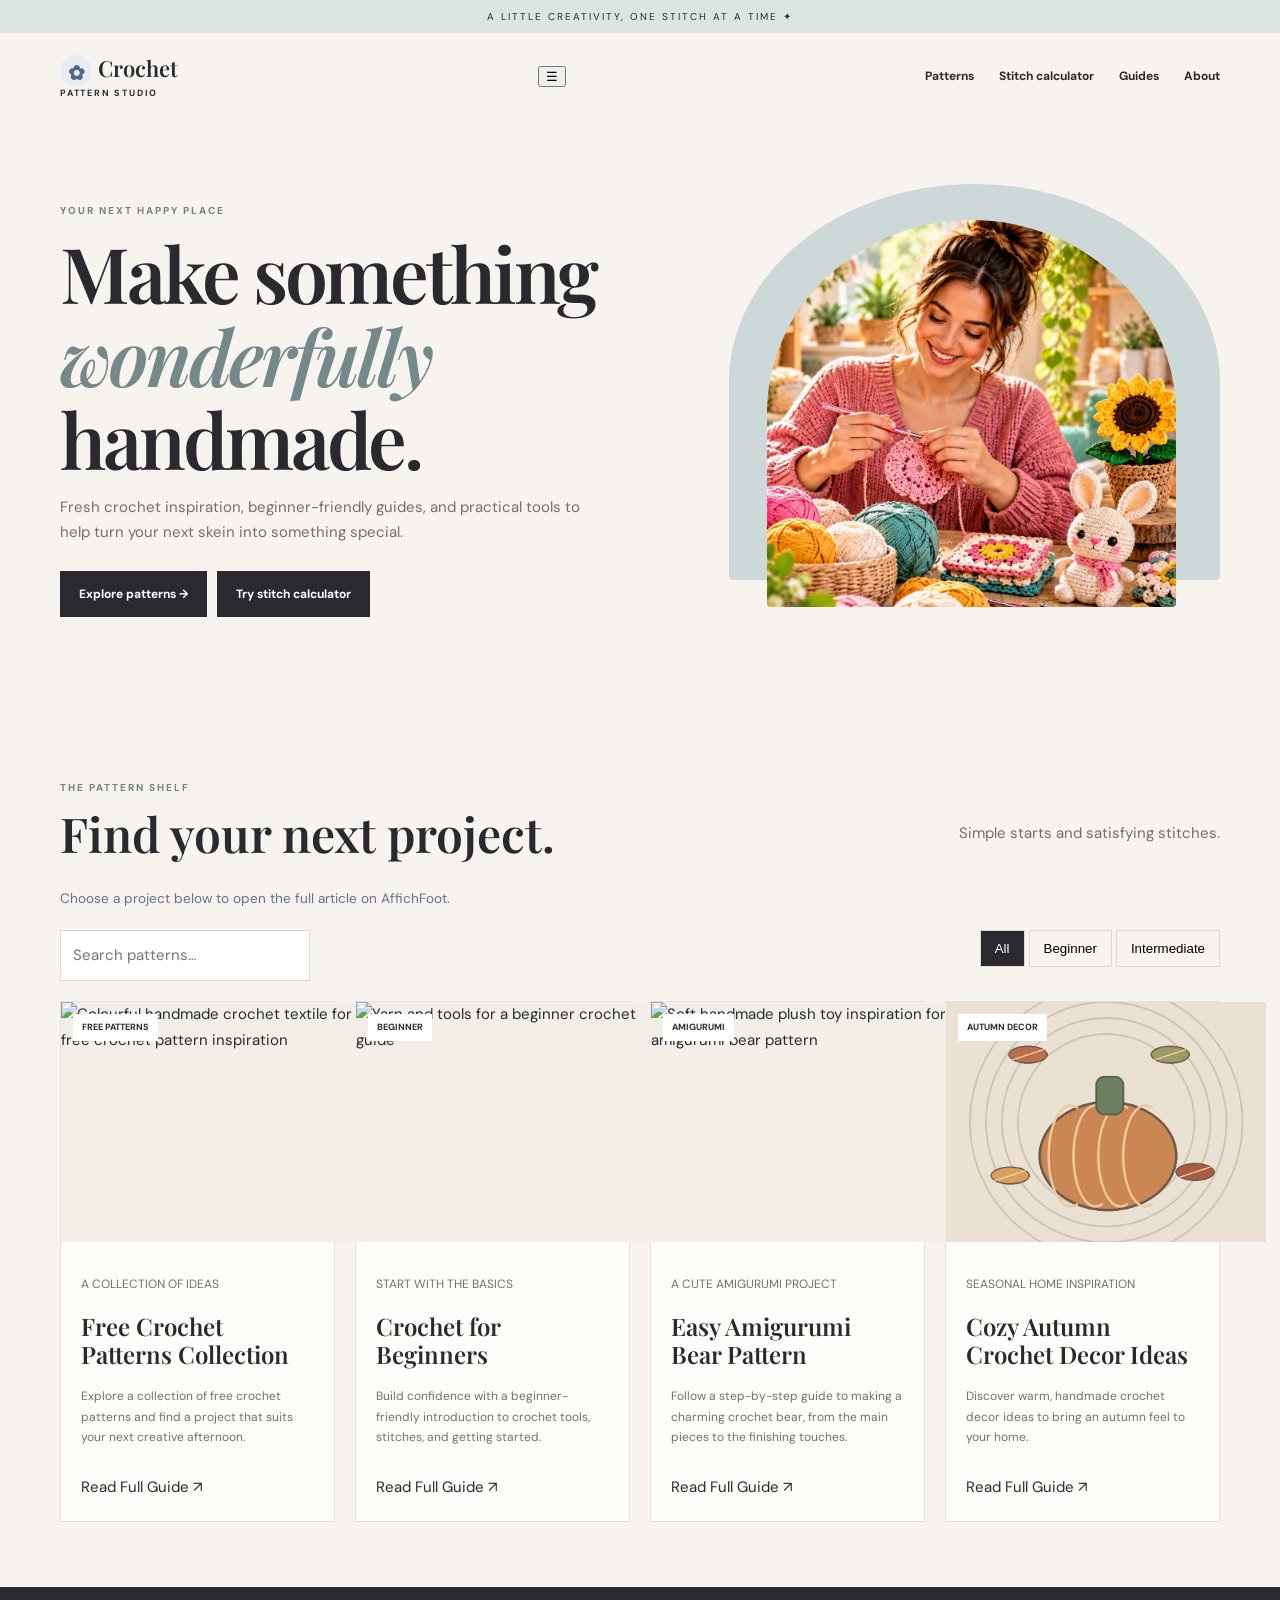
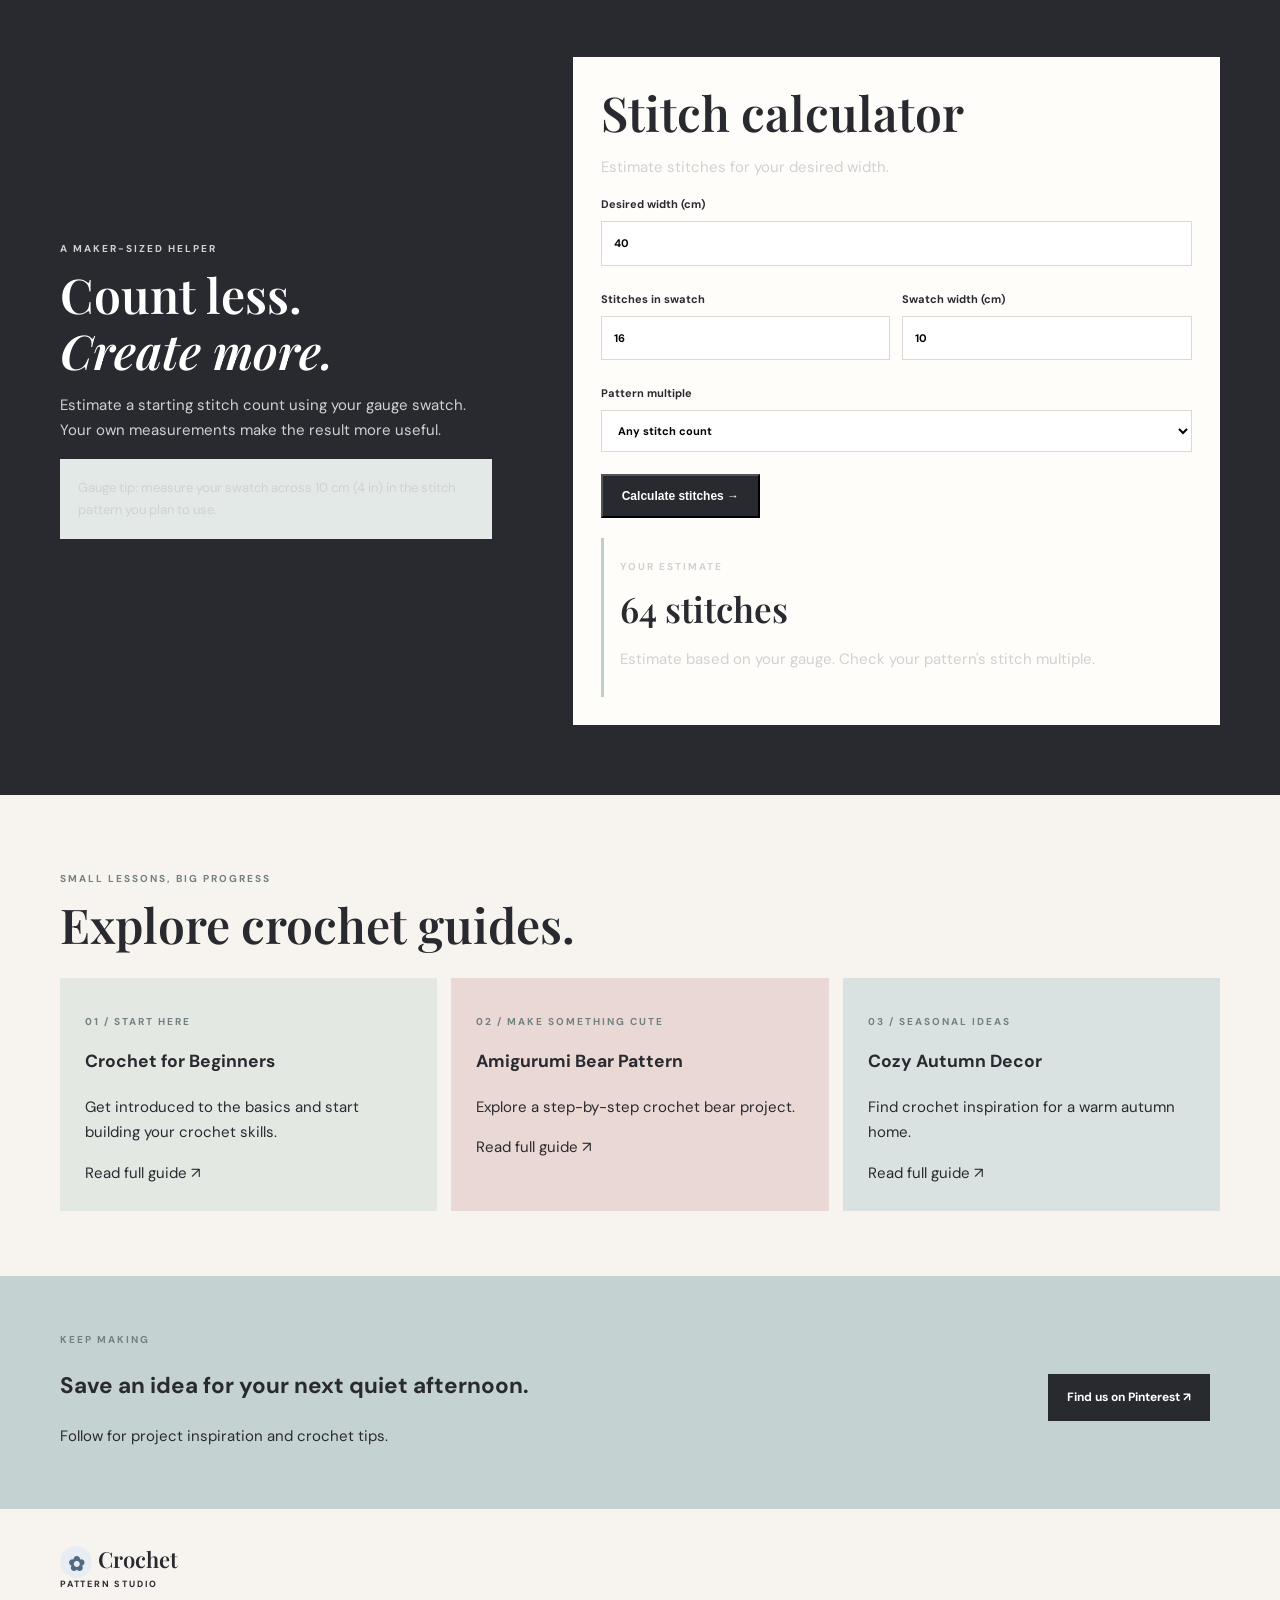
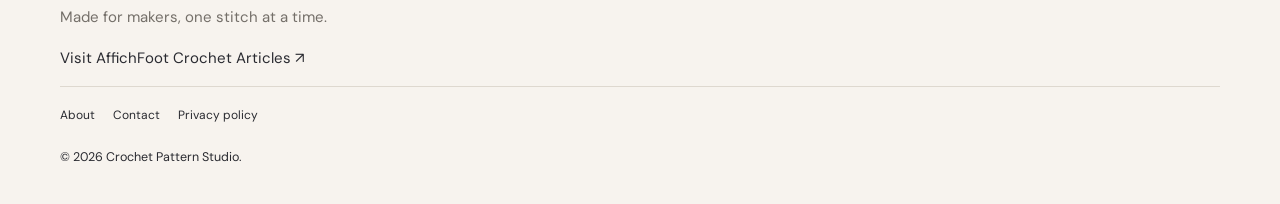
==== commit 3addc76a: "Add files via upload" ====
--- a/index.html
+++ b/index.html
@@ -1,6 +1,6 @@
 <!doctype html><html lang="en"><head><meta charset="utf-8"><meta name="viewport" content="width=device-width,initial-scale=1"><title>Free Crochet Patterns & Tutorials | Crochet Pattern Studio</title><meta name="description" content="Explore crochet patterns, beginner tutorials, yarn tips, and a free stitch calculator."><link rel="canonical" href="https://snd3ndi-crypto.github.io/crochet-pattern-studio/"><meta property="og:title" content="Crochet Pattern Studio"><meta property="og:description" content="Free crochet inspiration, patterns, and a practical stitch calculator."><link rel="stylesheet" href="style.css"><script defer src="script.js"></script><script defer src="config.js"></script><link rel="icon" href="data:image/svg+xml,%3Csvg xmlns=%22http://www.w3.org/2000/svg%22 viewBox=%220 0 100 100%22%3E%3Ctext y=%22.9em%22 font-size=%2290%22%3E%E2%9C%BF%3C/text%3E%3C/svg%3E">
-</head><body><div class="top">A LITTLE CREATIVITY, ONE STITCH AT A TIME ✦</div><header class="wrap nav"><a class="brand" href="index.html"><span class="brand-mark" aria-hidden="true">✿</span>Crochet<small>PATTERN STUDIO</small></a><button id="menuToggle" aria-label="Menu">☰</button><nav class="navlinks" id="navlinks"><a href="#patterns">Patterns</a><a href="#calculator">Stitch calculator</a><a href="#guides">Guides</a><a href="about.html">About</a></nav></header><main><section class="wrap hero"><div><p class="eyebrow">YOUR NEXT HAPPY PLACE</p><h1>Make something <em>wonderfully</em> handmade.</h1><p class="muted">Fresh crochet inspiration, beginner-friendly guides, and practical tools to help turn your next skein into something special.</p><a class="button" href="#patterns">Explore patterns →</a><a class="button" href="#calculator">Try stitch calculator</a></div><div class="heroart"><img src="hero-crochet-studio.webp" alt="Crochet Pattern Studio website with colorful yarn and handmade crochet projects"></div></section><section class="wrap section" id="patterns"><div class="heading"><div><p class="eyebrow">THE PATTERN SHELF</p><h2>Find your next project.</h2></div><p class="muted">Simple starts and satisfying stitches.</p></div><p class="site-note">Choose a project below to open the full article on AffichFoot.</p><div class="filters"><input id="search" type="search" placeholder="Search patterns…" aria-label="Search patterns"><div><button class="active" data-filter="all">All</button> <button data-filter="beginner">Beginner</button> <button data-filter="intermediate">Intermediate</button></div></div><div class="grid"><article class="card" data-level="beginner"><a href="https://www.affichfoot.com/2026/09/the-ultimate-collection-of-free-crochet.html" target="_blank" rel="noopener"><div class="cardimg"><img src="collection.webp" alt="Colourful handmade crochet textile for free crochet pattern inspiration" loading="lazy" decoding="async"><span>FREE PATTERNS</span></div></a><div class="cardbody"><p>A COLLECTION OF IDEAS</p><h3><a href="https://www.affichfoot.com/2026/09/the-ultimate-collection-of-free-crochet.html" target="_blank" rel="noopener">Free Crochet Patterns Collection</a></h3><p>Explore a collection of free crochet patterns and find a project that suits your next creative afternoon.</p><a href="https://www.affichfoot.com/2026/09/the-ultimate-collection-of-free-crochet.html" target="_blank" rel="noopener">Read Full Guide ↗</a></div></article><article class="card" data-level="beginner"><a href="https://www.affichfoot.com/2026/09/the-ultimate-guide-to-crochet-for.html" target="_blank" rel="noopener"><div class="cardimg"><img src="beginners.webp" alt="Yarn and tools for a beginner crochet guide" loading="lazy" decoding="async"><span>BEGINNER</span></div></a><div class="cardbody"><p>START WITH THE BASICS</p><h3><a href="https://www.affichfoot.com/2026/09/the-ultimate-guide-to-crochet-for.html" target="_blank" rel="noopener">Crochet for Beginners</a></h3><p>Build confidence with a beginner-friendly introduction to crochet tools, stitches, and getting started.</p><a href="https://www.affichfoot.com/2026/09/the-ultimate-guide-to-crochet-for.html" target="_blank" rel="noopener">Read Full Guide ↗</a></div></article><article class="card" data-level="intermediate"><a href="https://www.affichfoot.com/2026/09/free-amigurumi-bear-pattern-easy-step.html" target="_blank" rel="noopener"><div class="cardimg"><img src="amigurumi-bear.webp" alt="Soft handmade plush toy inspiration for an amigurumi bear pattern" loading="lazy" decoding="async"><span>AMIGURUMI</span></div></a><div class="cardbody"><p>A CUTE AMIGURUMI PROJECT</p><h3><a href="https://www.affichfoot.com/2026/09/free-amigurumi-bear-pattern-easy-step.html" target="_blank" rel="noopener">Easy Amigurumi Bear Pattern</a></h3><p>Follow a step-by-step guide to making a charming crochet bear, from the main pieces to the finishing touches.</p><a href="https://www.affichfoot.com/2026/09/free-amigurumi-bear-pattern-easy-step.html" target="_blank" rel="noopener">Read Full Guide ↗</a></div></article><article class="card" data-level="beginner"><a href="https://www.affichfoot.com/2026/09/cozy-autumn-crochet-decor-ideas-how-to.html" target="_blank" rel="noopener"><div class="cardimg"><img src="assets/autumn-decor.webp" alt="Warm cozy home decor inspiration for autumn crochet ideas" loading="lazy" decoding="async"><span>AUTUMN DECOR</span></div></a><div class="cardbody"><p>SEASONAL HOME INSPIRATION</p><h3><a href="https://www.affichfoot.com/2026/09/cozy-autumn-crochet-decor-ideas-how-to.html" target="_blank" rel="noopener">Cozy Autumn Crochet Decor Ideas</a></h3><p>Discover warm, handmade crochet decor ideas to bring an autumn feel to your home.</p><a href="https://www.affichfoot.com/2026/09/cozy-autumn-crochet-decor-ideas-how-to.html" target="_blank" rel="noopener">Read Full Guide ↗</a></div></article></div><p id="empty" hidden>No patterns match your search.</p></section><section class="calcband" id="calculator"><div class="wrap calc"><div><p class="eyebrow">A MAKER-SIZED HELPER</p><h2>Count less.<br><em>Create more.</em></h2><p>Estimate a starting stitch count using your gauge swatch. Your own measurements make the result more useful.</p><p class="note">Gauge tip: measure your swatch across 10 cm (4 in) in the stitch pattern you plan to use.</p></div><div class="panel"><h2>Stitch calculator</h2><p>Estimate stitches for your desired width.</p><form id="calcForm"><label>Desired width (cm)<input id="width" type="number" min="1" value="40" required></label><div class="pair"><label>Stitches in swatch<input id="stitches" type="number" min="1" value="16" required></label><label>Swatch width (cm)<input id="swatch" type="number" min="1" value="10" required></label></div><label>Pattern multiple<select id="multiple"><option value="1">Any stitch count</option><option value="2">Multiple of 2</option><option value="3">Multiple of 3</option><option value="4">Multiple of 4</option><option value="6">Multiple of 6</option><option value="8">Multiple of 8</option></select></label><button class="button" type="submit">Calculate stitches →</button></form><div class="result"><p class="eyebrow">YOUR ESTIMATE</p><strong id="answer">64 stitches</strong><p id="note">Estimate based on your gauge. Check your pattern's stitch multiple.</p></div></div></div></section><section class="wrap section" id="guides"><div class="heading"><div><p class="eyebrow">SMALL LESSONS, BIG PROGRESS</p><h2>Explore crochet guides.</h2></div></div><div class="guides">
+</head><body><div class="top">A LITTLE CREATIVITY, ONE STITCH AT A TIME ✦</div><header class="wrap nav"><a class="brand" href="index.html"><span class="brand-mark" aria-hidden="true">✿</span>Crochet<small>PATTERN STUDIO</small></a><button id="menuToggle" aria-label="Menu">☰</button><nav class="navlinks" id="navlinks"><a href="#patterns">Patterns</a><a href="#calculator">Stitch calculator</a><a href="#guides">Guides</a><a href="about.html">About</a></nav></header><main><section class="wrap hero"><div><p class="eyebrow">YOUR NEXT HAPPY PLACE</p><h1>Make something <em>wonderfully</em> handmade.</h1><p class="muted">Fresh crochet inspiration, beginner-friendly guides, and practical tools to help turn your next skein into something special.</p><a class="button" href="#patterns">Explore patterns →</a><a class="button" href="#calculator">Try stitch calculator</a></div><div class="heroart"><img src="assets/crochet-hero.png" alt="A cozy crochet workspace with colorful yarn and handmade projects"></div></section><section class="wrap section" id="patterns"><div class="heading"><div><p class="eyebrow">THE PATTERN SHELF</p><h2>Find your next project.</h2></div><p class="muted">Simple starts and satisfying stitches.</p></div><p class="site-note">Choose a project below to open the full article on AffichFoot.</p><div class="filters"><input id="search" type="search" placeholder="Search patterns…" aria-label="Search patterns"><div><button class="active" data-filter="all">All</button> <button data-filter="beginner">Beginner</button> <button data-filter="intermediate">Intermediate</button></div></div><div class="grid"><article class="card" data-level="beginner"><a href="https://www.affichfoot.com/2026/09/the-ultimate-collection-of-free-crochet.html" target="_blank" rel="noopener"><div class="cardimg"><img src="assets/collection.webp" alt="Colourful handmade crochet textile for free crochet pattern inspiration" loading="lazy" decoding="async"><span>FREE PATTERNS</span></div></a><div class="cardbody"><p>A COLLECTION OF IDEAS</p><h3><a href="https://www.affichfoot.com/2026/09/the-ultimate-collection-of-free-crochet.html" target="_blank" rel="noopener">Free Crochet Patterns Collection</a></h3><p>Explore a collection of free crochet patterns and find a project that suits your next creative afternoon.</p><a href="https://www.affichfoot.com/2026/09/the-ultimate-collection-of-free-crochet.html" target="_blank" rel="noopener">Read Full Guide ↗</a></div></article><article class="card" data-level="beginner"><a href="https://www.affichfoot.com/2026/09/the-ultimate-guide-to-crochet-for.html" target="_blank" rel="noopener"><div class="cardimg"><img src="assets/beginners.webp" alt="Yarn and tools for a beginner crochet guide" loading="lazy" decoding="async"><span>BEGINNER</span></div></a><div class="cardbody"><p>START WITH THE BASICS</p><h3><a href="https://www.affichfoot.com/2026/09/the-ultimate-guide-to-crochet-for.html" target="_blank" rel="noopener">Crochet for Beginners</a></h3><p>Build confidence with a beginner-friendly introduction to crochet tools, stitches, and getting started.</p><a href="https://www.affichfoot.com/2026/09/the-ultimate-guide-to-crochet-for.html" target="_blank" rel="noopener">Read Full Guide ↗</a></div></article><article class="card" data-level="intermediate"><a href="https://www.affichfoot.com/2026/09/free-amigurumi-bear-pattern-easy-step.html" target="_blank" rel="noopener"><div class="cardimg"><img src="assets/amigurumi-bear.webp" alt="Soft handmade plush toy inspiration for an amigurumi bear pattern" loading="lazy" decoding="async"><span>AMIGURUMI</span></div></a><div class="cardbody"><p>A CUTE AMIGURUMI PROJECT</p><h3><a href="https://www.affichfoot.com/2026/09/free-amigurumi-bear-pattern-easy-step.html" target="_blank" rel="noopener">Easy Amigurumi Bear Pattern</a></h3><p>Follow a step-by-step guide to making a charming crochet bear, from the main pieces to the finishing touches.</p><a href="https://www.affichfoot.com/2026/09/free-amigurumi-bear-pattern-easy-step.html" target="_blank" rel="noopener">Read Full Guide ↗</a></div></article><article class="card" data-level="beginner"><a href="https://www.affichfoot.com/2026/09/cozy-autumn-crochet-decor-ideas-how-to.html" target="_blank" rel="noopener"><div class="cardimg"><img src="assets/autumn-decor.webp" alt="Warm cozy home decor inspiration for autumn crochet ideas" loading="lazy" decoding="async"><span>AUTUMN DECOR</span></div></a><div class="cardbody"><p>SEASONAL HOME INSPIRATION</p><h3><a href="https://www.affichfoot.com/2026/09/cozy-autumn-crochet-decor-ideas-how-to.html" target="_blank" rel="noopener">Cozy Autumn Crochet Decor Ideas</a></h3><p>Discover warm, handmade crochet decor ideas to bring an autumn feel to your home.</p><a href="https://www.affichfoot.com/2026/09/cozy-autumn-crochet-decor-ideas-how-to.html" target="_blank" rel="noopener">Read Full Guide ↗</a></div></article></div><p id="empty" hidden>No patterns match your search.</p></section><section class="calcband" id="calculator"><div class="wrap calc"><div><p class="eyebrow">A MAKER-SIZED HELPER</p><h2>Count less.<br><em>Create more.</em></h2><p>Estimate a starting stitch count using your gauge swatch. Your own measurements make the result more useful.</p><p class="note">Gauge tip: measure your swatch across 10 cm (4 in) in the stitch pattern you plan to use.</p></div><div class="panel"><h2>Stitch calculator</h2><p>Estimate stitches for your desired width.</p><form id="calcForm"><label>Desired width (cm)<input id="width" type="number" min="1" value="40" required></label><div class="pair"><label>Stitches in swatch<input id="stitches" type="number" min="1" value="16" required></label><label>Swatch width (cm)<input id="swatch" type="number" min="1" value="10" required></label></div><label>Pattern multiple<select id="multiple"><option value="1">Any stitch count</option><option value="2">Multiple of 2</option><option value="3">Multiple of 3</option><option value="4">Multiple of 4</option><option value="6">Multiple of 6</option><option value="8">Multiple of 8</option></select></label><button class="button" type="submit">Calculate stitches →</button></form><div class="result"><p class="eyebrow">YOUR ESTIMATE</p><strong id="answer">64 stitches</strong><p id="note">Estimate based on your gauge. Check your pattern's stitch multiple.</p></div></div></div></section><section class="wrap section" id="guides"><div class="heading"><div><p class="eyebrow">SMALL LESSONS, BIG PROGRESS</p><h2>Explore crochet guides.</h2></div></div><div class="guides">
 <a class="guide" href="https://www.affichfoot.com/2026/09/the-ultimate-guide-to-crochet-for.html" target="_blank" rel="noopener"><p class="eyebrow">01 / START HERE</p><h3>Crochet for Beginners</h3><p>Get introduced to the basics and start building your crochet skills.</p>Read full guide ↗</a>
 <a class="guide" href="https://www.affichfoot.com/2026/09/free-amigurumi-bear-pattern-easy-step.html" target="_blank" rel="noopener"><p class="eyebrow">02 / MAKE SOMETHING CUTE</p><h3>Amigurumi Bear Pattern</h3><p>Explore a step-by-step crochet bear project.</p>Read full guide ↗</a>
 <a class="guide" href="https://www.affichfoot.com/2026/09/cozy-autumn-crochet-decor-ideas-how-to.html" target="_blank" rel="noopener"><p class="eyebrow">03 / SEASONAL IDEAS</p><h3>Cozy Autumn Decor</h3><p>Find crochet inspiration for a warm autumn home.</p>Read full guide ↗</a>
-</div></section><section class="band"><div class="wrap bandinner"><div><p class="eyebrow">KEEP MAKING</p><h2>Save an idea for your next quiet afternoon.</h2><p>Follow for project inspiration and crochet tips.</p></div><a class="button" href="https://www.pinterest.com/FreeCrochetPatternsU/" target="_blank" rel="noopener">Find us on Pinterest ↗</a></div></section></main><footer class="wrap footer"><a class="brand" href="index.html"><span class="brand-mark" aria-hidden="true">✿</span>Crochet<small>PATTERN STUDIO</small></a><p class="muted">Made for makers, one stitch at a time.</p><p><a href="https://www.affichfoot.com/" target="_blank" rel="noopener">Visit AffichFoot Crochet Articles ↗</a></p><div class="footerlinks"><a href="about.html">About</a><a href="contact.html">Contact</a><a href="privacy.html">Privacy policy</a></div><small>© <span id="year"></span> Crochet Pattern Studio.</small></footer></body></html>
+</div></section><section class="band"><div class="wrap bandinner"><div><p class="eyebrow">KEEP MAKING</p><h2>Save an idea for your next quiet afternoon.</h2><p>Follow for project inspiration and crochet tips.</p></div><a class="button" href="https://www.pinterest.com/FreeCrochetPatternsU/" target="_blank" rel="noopener">Find us on Pinterest ↗</a></div></section></main><footer class="wrap footer"><a class="brand" href="index.html"><span class="brand-mark" aria-hidden="true">✿</span>Crochet<small>PATTERN STUDIO</small></a><p class="muted">Made for makers, one stitch at a time.</p><p><a href="https://www.affichfoot.com/" target="_blank" rel="noopener">Visit AffichFoot Crochet Articles ↗</a></p><div class="footerlinks"><a href="about.html">About</a><a href="contact.html">Contact</a><a href="privacy.html">Privacy policy</a></div><small>© <span id="year"></span> Crochet Pattern Studio.</small></footer></body></html>
